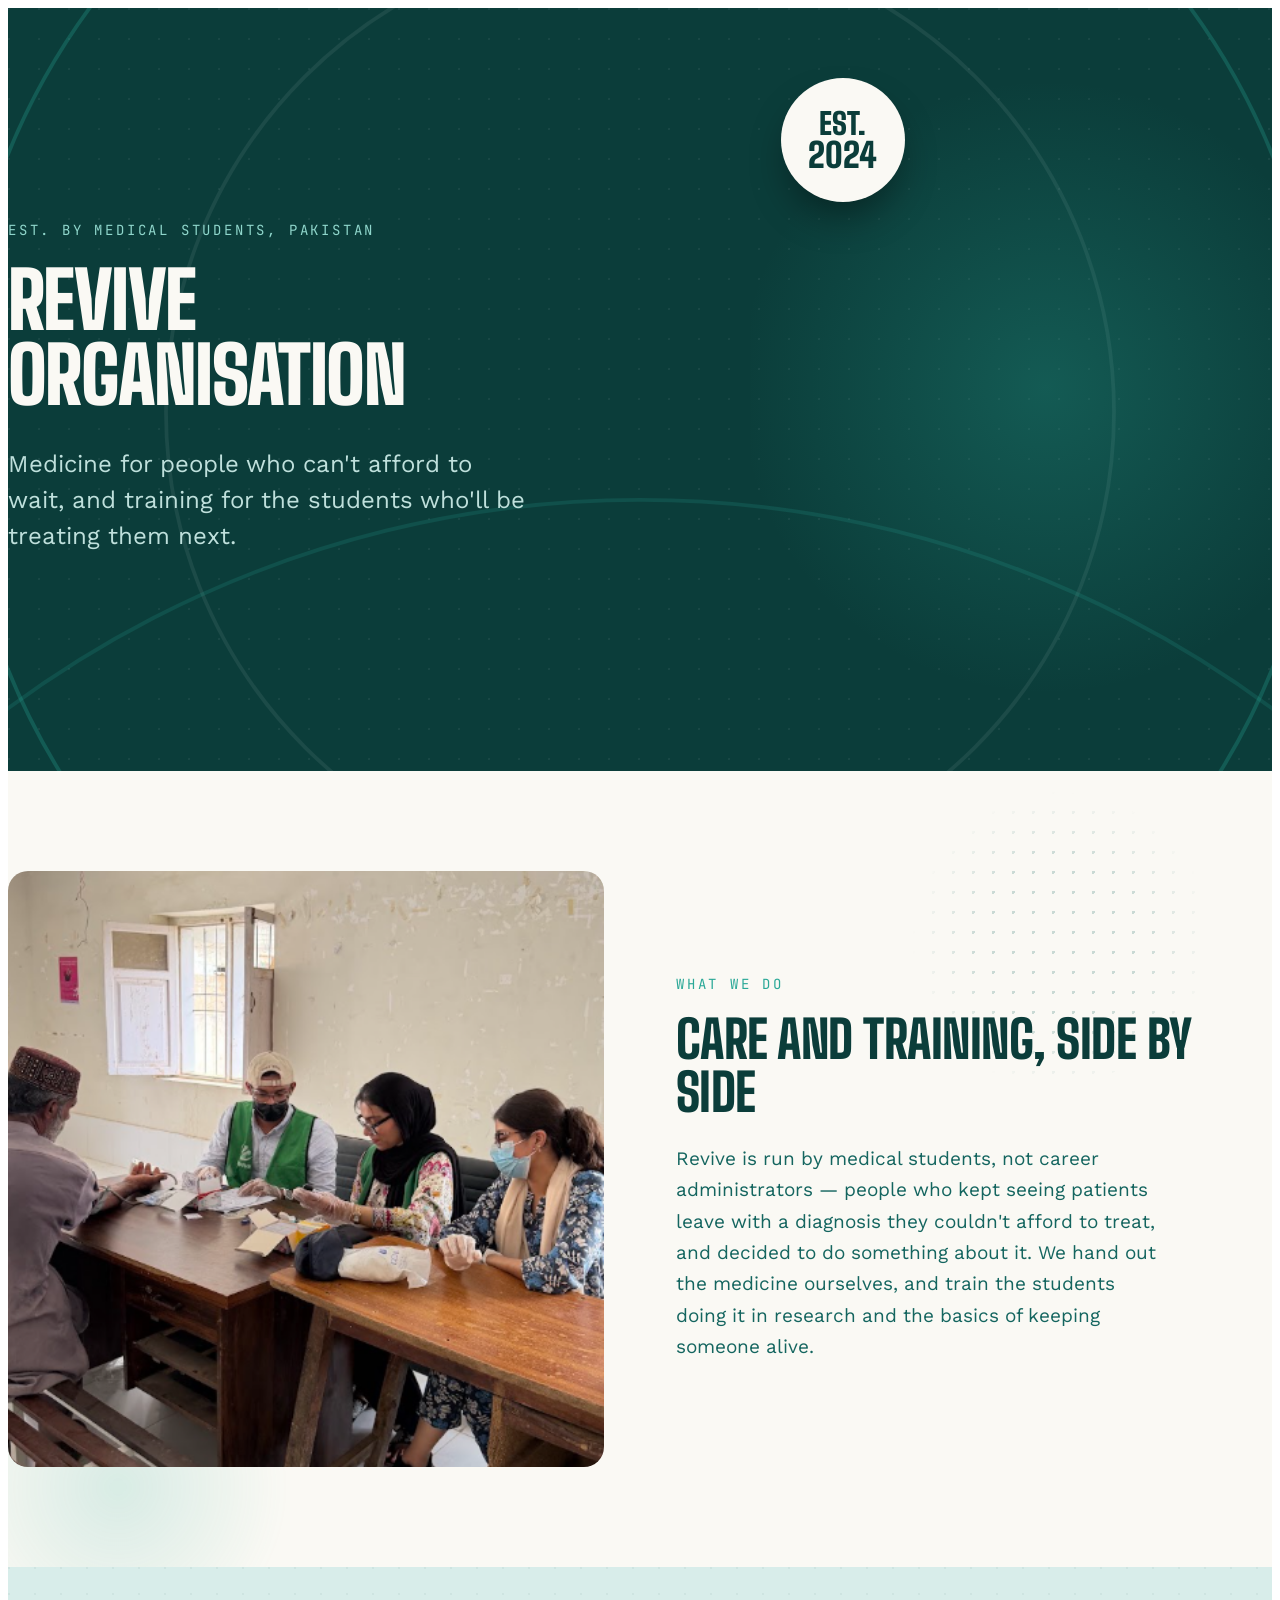
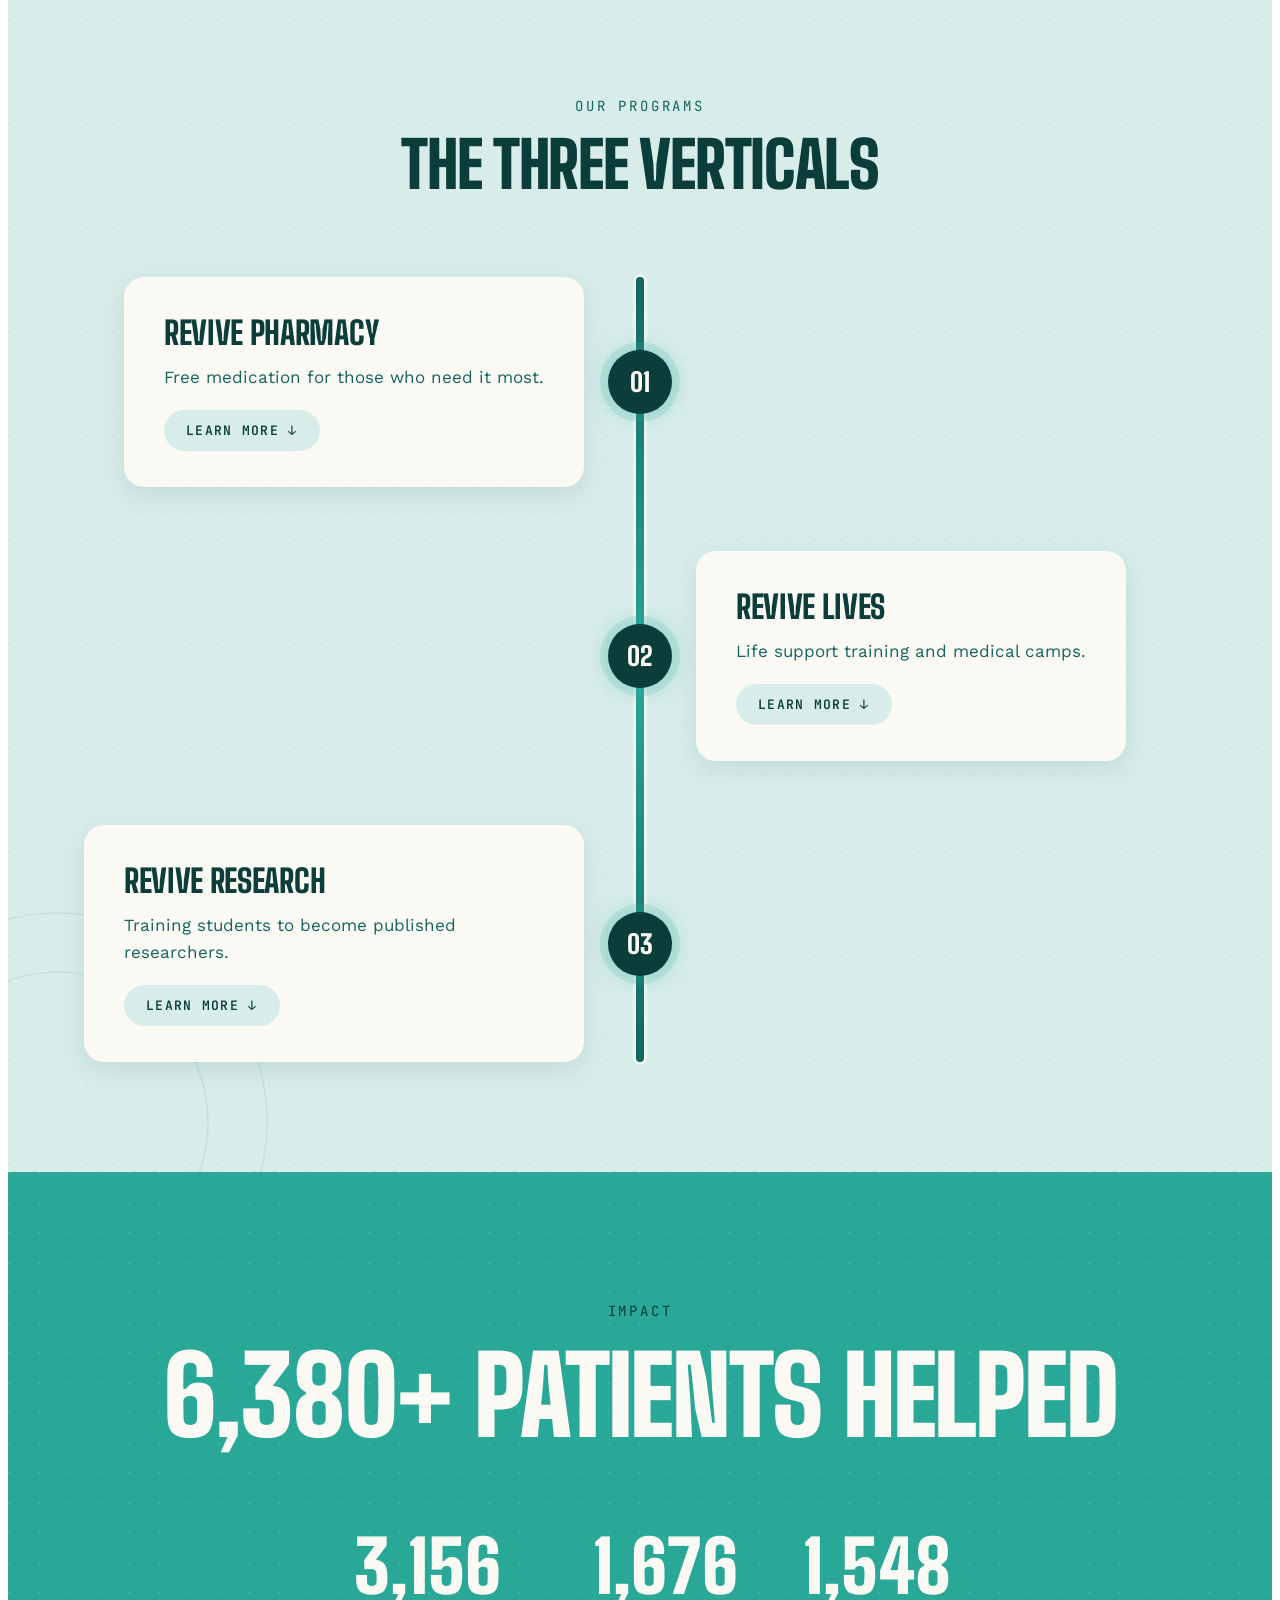
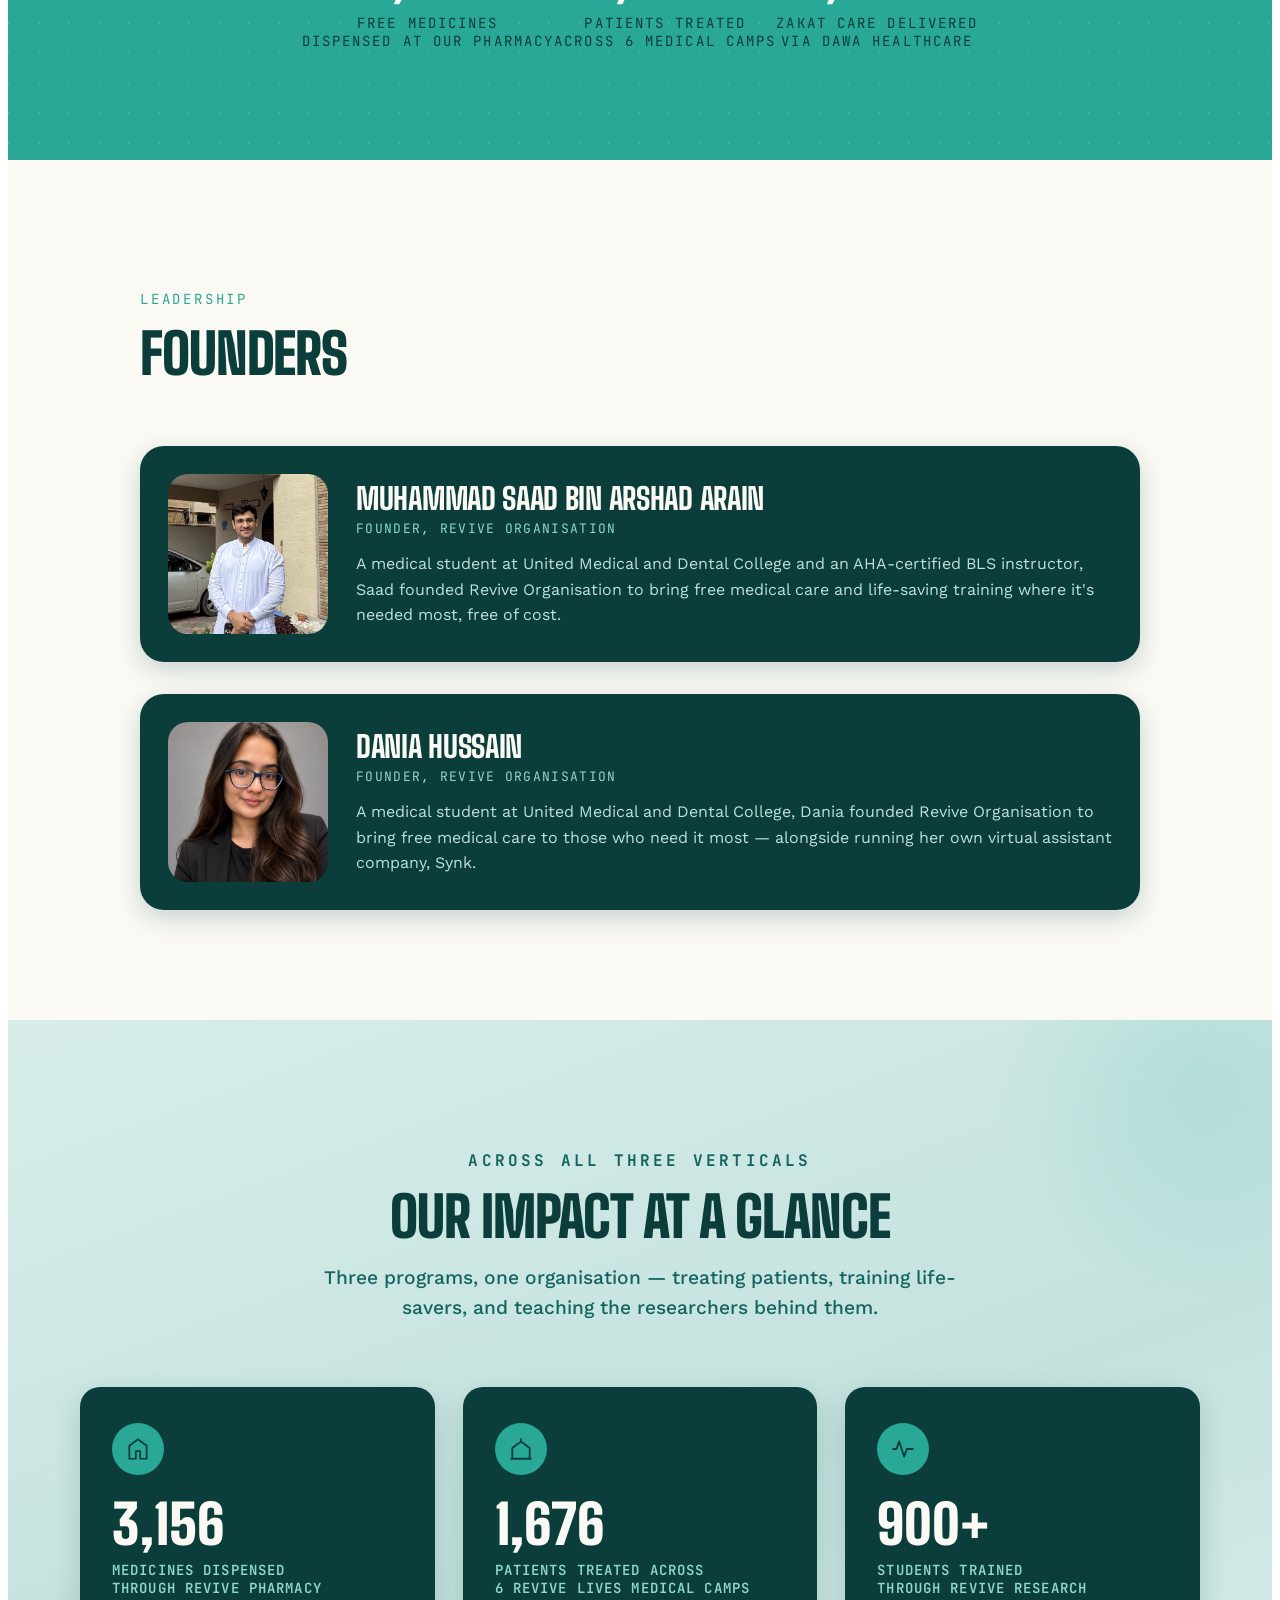
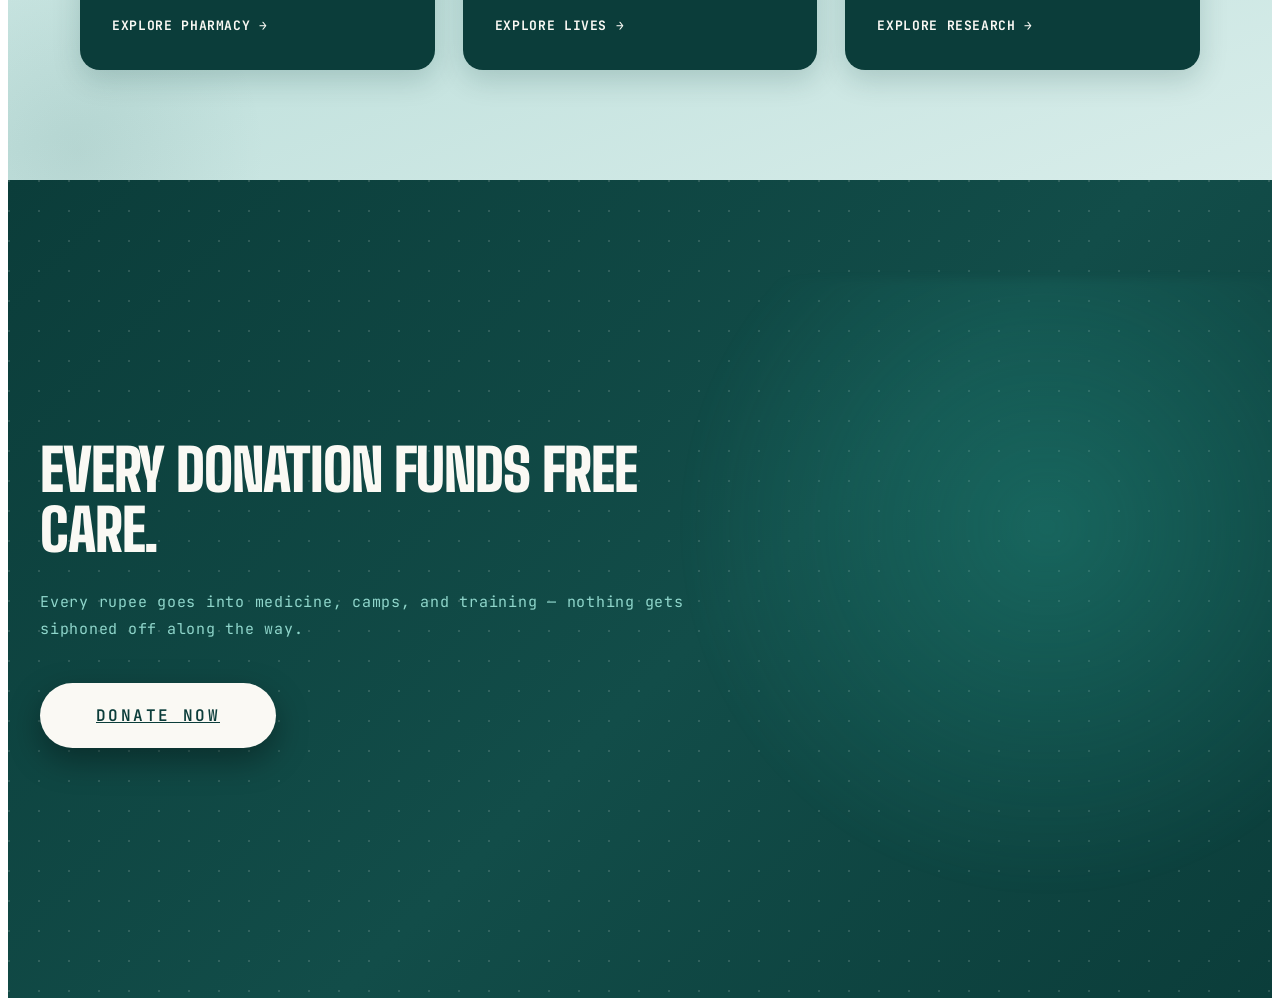
==== Revive website/index.html @ f6b84382 "Add files via upload" ====
<!DOCTYPE html>
<html lang="en">
<head>
<meta charset="UTF-8">
<meta name="viewport" content="width=device-width, initial-scale=1.0">
<title>Revive Organisation — Free Medical Care &amp; Student Training</title>
<meta name="description" content="Revive Organisation is a medical-student-run NGO in Pakistan delivering free medication and treatment while training the next generation of clinicians.">
<link rel="preconnect" href="https://fonts.googleapis.com">
<link rel="preconnect" href="https://fonts.gstatic.com" crossorigin>
<link href="https://fonts.googleapis.com/css2?family=Big+Shoulders:wght@600;700;800;900&family=Work+Sans:wght@400;500;600;700&family=JetBrains+Mono:wght@400;500;600&display=swap" rel="stylesheet">
<link rel="stylesheet" href="/css/style.css">
</head>
<body>

<div data-include="announcement"></div>
<div data-include="nav"></div>

<div style="width:100%; font-family:'Work Sans',sans-serif; overflow-x:hidden;">

  <!-- HERO -->
  <section class="pg-section" style="width:100%; background:#0B3D3A; padding-top:96px; padding-bottom:100px; box-sizing:border-box; position:relative; overflow:hidden;">
    <div style="position:absolute; inset:0; background-image:radial-gradient(circle at 1px 1px, rgba(250,249,244,0.06) 1.5px, transparent 0); background-size:30px 30px; pointer-events:none;"></div>
    <svg style="position:absolute; top:50%; left:50%; width:150%; height:150%; transform:translate(-50%,-48%); pointer-events:none;" viewBox="0 0 1000 1000" preserveAspectRatio="xMidYMid slice">
      <circle cx="500" cy="500" r="470" fill="none" stroke="rgba(250,249,244,0.09)" stroke-width="2"></circle>
      <circle cx="500" cy="500" r="360" fill="none" stroke="rgba(42,168,151,0.28)" stroke-width="2"></circle>
      <circle cx="500" cy="500" r="250" fill="none" stroke="rgba(250,249,244,0.07)" stroke-width="2"></circle>
      <path d="M60,760 A560,560 0 0,1 940,760" fill="none" stroke="rgba(42,168,151,0.18)" stroke-width="2"></path>
    </svg>
    <div style="max-width:1280px; margin:0 auto; display:flex; align-items:center; gap:64px; position:relative; z-index:1; flex-wrap:wrap;">
      <div style="flex:1.4; min-width:240px;">
        <div style="font-family:'JetBrains Mono',monospace; color:#8fd6cb; font-size:14px; letter-spacing:0.2em; text-transform:uppercase; margin-bottom:24px;">Est. by medical students, Pakistan</div>
        <h1 style="font-family:'Big Shoulders',sans-serif; font-weight:900; color:#FAF9F4; font-size:clamp(2.6rem,9vw,4.9rem); line-height:0.96; letter-spacing:-0.02em; text-transform:uppercase; margin:0 0 32px;">Revive<br>Organisation</h1>
        <p style="font-family:'Work Sans',sans-serif; color:#BFE0DC; font-size:clamp(1.05rem,3.2vw,1.5rem); line-height:1.5; max-width:520px; margin:0;">Medicine for people who can't afford to wait, and training for the students who'll be treating them next.</p>
      </div>
      <div style="flex:0.85; min-width:220px; position:relative;">
        <div style="position:absolute; top:50%; left:50%; width:130%; height:130%; transform:translate(-50%,-50%); background:radial-gradient(circle, rgba(42,168,151,0.28) 0%, rgba(42,168,151,0) 65%); pointer-events:none;"></div>
        <div style="position:relative; aspect-ratio:4/5; border-radius:20px; overflow:hidden;">
          <div data-hero-carousel></div>
        </div>
        <div style="position:absolute; top:-26px; left:-38px; width:124px; height:124px; border-radius:50%; background:#FAF9F4; color:#0B3D3A; display:flex; flex-direction:column; align-items:center; justify-content:center; box-shadow:0 20px 40px -10px rgba(0,0,0,0.45); z-index:2;">
          <div style="font-family:'Big Shoulders',sans-serif; font-weight:900; font-size:30px; line-height:1;">EST.</div>
          <div style="font-family:'Big Shoulders',sans-serif; font-weight:900; font-size:34px; line-height:1;">2024</div>
        </div>
      </div>
    </div>
  </section>

  <!-- WHAT WE DO -->
  <section class="pg-section" style="width:100%; background:#FAF9F4; padding-top:100px; padding-bottom:100px; box-sizing:border-box; position:relative; overflow:hidden;">
    <svg style="position:absolute; top:-1px; left:0; width:100%; height:70px; transform:translateY(-100%);" viewBox="0 0 1440 70" preserveAspectRatio="none">
      <path d="M0,40 C360,90 1080,-10 1440,40 L1440,70 L0,70 Z" fill="#FAF9F4"></path>
    </svg>
    <div style="position:absolute; top:20px; right:60px; width:300px; height:300px; pointer-events:none; background-image:radial-gradient(circle at 1px 1px, rgba(20,101,95,0.42) 2px, transparent 0); background-size:20px 20px; opacity:0.5; filter:blur(0.4px); -webkit-mask-image:radial-gradient(closest-side, #000 55%, transparent 100%); mask-image:radial-gradient(closest-side, #000 55%, transparent 100%); border-radius:44% 56% 60% 40% / 52% 44% 56% 48%;"></div>
    <div style="position:absolute; bottom:-90px; left:-60px; width:340px; height:340px; pointer-events:none; background:radial-gradient(circle, rgba(42,168,151,0.16) 0%, rgba(42,168,151,0) 70%); filter:blur(6px);"></div>
    <div style="max-width:1280px; margin:0 auto; display:flex; align-items:center; gap:72px; position:relative; z-index:1; flex-wrap:wrap;">
      <div style="flex:1; min-width:240px; aspect-ratio:1/1; border-radius:20px; overflow:hidden;">
        <img src="images/about/whatwedo.png" alt="Revive Organisation team in the field" style="width:100%; height:100%; object-fit:cover; display:block;" loading="lazy">
      </div>
      <div style="flex:1; min-width:240px;">
        <div style="font-family:'JetBrains Mono',monospace; color:#2AA897; font-size:14px; letter-spacing:0.2em; text-transform:uppercase; margin-bottom:20px;">What We Do</div>
        <h2 style="font-family:'Big Shoulders',sans-serif; font-weight:800; color:#0B3D3A; font-size:clamp(2rem,6vw,3.25rem); line-height:1.02; letter-spacing:-0.01em; text-transform:uppercase; margin:0 0 24px;">Care and training, side by side</h2>
        <p style="font-family:'Work Sans',sans-serif; color:#14655F; font-size:clamp(1rem,2.4vw,1.19rem); line-height:1.65; max-width:480px; margin:0;">Revive is run by medical students, not career administrators — people who kept seeing patients leave with a diagnosis they couldn't afford to treat, and decided to do something about it. We hand out the medicine ourselves, and train the students doing it in research and the basics of keeping someone alive.</p>
      </div>
    </div>
  </section>

  <!-- THREE VERTICALS -->
  <section id="verticals" class="pg-section" style="width:100%; background:#D8EDEA; padding-top:130px; padding-bottom:110px; box-sizing:border-box; position:relative; overflow:hidden;">
    <svg style="position:absolute; top:-1px; left:0; width:100%; height:70px; transform:translateY(-100%);" viewBox="0 0 1440 70" preserveAspectRatio="none">
      <path d="M0,30 C480,-20 960,80 1440,20 L1440,70 L0,70 Z" fill="#D8EDEA"></path>
    </svg>
    <div style="position:absolute; inset:0; background-image:radial-gradient(circle at 1px 1px, rgba(11,61,58,0.05) 1.5px, transparent 0); background-size:26px 26px; pointer-events:none;"></div>
    <svg style="position:absolute; bottom:-160px; left:-160px; width:420px; height:420px; pointer-events:none;" viewBox="0 0 420 420">
      <circle cx="210" cy="210" r="209" fill="none" stroke="rgba(11,61,58,0.08)" stroke-width="1.5"></circle>
      <circle cx="210" cy="210" r="150" fill="none" stroke="rgba(20,101,95,0.10)" stroke-width="1.5"></circle>
    </svg>
    <div style="max-width:1120px; margin:0 auto; position:relative; z-index:1;">
      <div style="text-align:center; margin-bottom:80px;">
        <div style="font-family:'JetBrains Mono',monospace; color:#14655F; font-size:14px; letter-spacing:0.2em; text-transform:uppercase; margin-bottom:18px;">Our Programs</div>
        <h2 style="font-family:'Big Shoulders',sans-serif; font-weight:900; color:#0B3D3A; font-size:clamp(2.2rem,7.5vw,4rem); line-height:1; letter-spacing:-0.02em; text-transform:uppercase; margin:0;">The Three Verticals</h2>
      </div>

      <div class="vertical-track" style="position:relative;">
        <div style="position:absolute; top:0; left:50%; bottom:0; width:8px; transform:translateX(-50%); z-index:0; border-radius:8px; background:linear-gradient(180deg, #14655F 0%, #2AA897 50%, #14655F 100%); box-shadow:0 0 0 3px rgba(255,255,255,0.5);"></div>

        <div class="vt-row" data-vt-side="left" style="position:relative; display:flex; align-items:center; gap:24px; margin-bottom:64px;">
          <div class="vt-align-right" style="flex:1; text-align:right;">
            <div class="vt-card" style="display:inline-block; position:relative; background:#FAF9F4; border-radius:20px; padding:36px 40px; max-width:420px; box-shadow:0 8px 24px rgba(11,61,58,0.10); text-align:left;">
              <h3 style="font-family:'Big Shoulders',sans-serif; font-weight:800; color:#0B3D3A; font-size:32px; text-transform:uppercase; letter-spacing:-0.01em; margin:0 0 12px;">Revive Pharmacy</h3>
              <p style="font-family:'Work Sans',sans-serif; color:#14655F; font-size:17px; line-height:1.55; margin:0 0 20px;">Free medication for those who need it most.</p>
              <p data-accordion-body="pharmacy" hidden style="font-family:'Work Sans',sans-serif; color:#14655F; font-size:16px; line-height:1.6; margin:0 0 20px; padding-top:16px; border-top:1px solid #D8EDEA;">Revive Pharmacy runs out of Yasmeen Asif Sajida Arshad Pharmacy inside Creek General Hospital. Patients get their medicine there, at one of our camps, or through Zakat-funded care with DAWA Healthcare — a pharmacist checks every prescription, and the ledger is open to anyone who asks.</p>
              <button type="button" data-accordion-toggle="pharmacy" style="font-family:'JetBrains Mono',monospace; font-size:13px; letter-spacing:0.1em; text-transform:uppercase; font-weight:600; color:#0B3D3A; background:#D8EDEA; border:none; border-radius:999px; padding:12px 22px; cursor:pointer;">Learn more &darr;</button>
            </div>
          </div>
          <div style="width:64px; height:64px; border-radius:50%; background:#0B3D3A; color:#FAF9F4; display:flex; align-items:center; justify-content:center; font-family:'Big Shoulders',sans-serif; font-weight:800; font-size:26px; flex-shrink:0; z-index:1; box-shadow:0 0 0 8px rgba(42,168,151,0.15), 0 0 24px rgba(42,168,151,0.35);">01</div>
          <div class="vt-spacer" style="flex:1;"></div>
        </div>

        <div class="vt-row" data-vt-side="right" style="position:relative; display:flex; align-items:center; gap:24px; margin-bottom:64px;">
          <div class="vt-spacer" style="flex:1;"></div>
          <div style="width:64px; height:64px; border-radius:50%; background:#0B3D3A; color:#FAF9F4; display:flex; align-items:center; justify-content:center; font-family:'Big Shoulders',sans-serif; font-weight:800; font-size:26px; flex-shrink:0; z-index:1; box-shadow:0 0 0 8px rgba(42,168,151,0.15), 0 0 24px rgba(42,168,151,0.35);">02</div>
          <div style="flex:1;">
            <div class="vt-card" style="display:inline-block; position:relative; background:#FAF9F4; border-radius:20px; padding:36px 40px; max-width:420px; box-shadow:0 8px 24px rgba(11,61,58,0.10); text-align:left;">
              <h3 style="font-family:'Big Shoulders',sans-serif; font-weight:800; color:#0B3D3A; font-size:32px; text-transform:uppercase; letter-spacing:-0.01em; margin:0 0 12px;">Revive Lives</h3>
              <p style="font-family:'Work Sans',sans-serif; color:#14655F; font-size:17px; line-height:1.55; margin:0 0 20px;">Life support training and medical camps.</p>
              <p data-accordion-body="lives" hidden style="font-family:'Work Sans',sans-serif; color:#14655F; font-size:16px; line-height:1.6; margin:0 0 20px; padding-top:16px; border-top:1px solid #D8EDEA;">Revive Lives is two things: the Basic Life Support workshops, taught by practising clinicians rather than senior students, and the medical camps that take screening, consultations, and medicine into neighbourhoods without a hospital nearby.</p>
              <button type="button" data-accordion-toggle="lives" style="font-family:'JetBrains Mono',monospace; font-size:13px; letter-spacing:0.1em; text-transform:uppercase; font-weight:600; color:#0B3D3A; background:#D8EDEA; border:none; border-radius:999px; padding:12px 22px; cursor:pointer;">Learn more &darr;</button>
            </div>
          </div>
        </div>

        <div class="vt-row" data-vt-side="left" style="position:relative; display:flex; align-items:center; gap:24px;">
          <div class="vt-align-right" style="flex:1; text-align:right;">
            <div class="vt-card" style="display:inline-block; position:relative; background:#FAF9F4; border-radius:20px; padding:36px 40px; max-width:420px; box-shadow:0 8px 24px rgba(11,61,58,0.10); text-align:left;">
              <h3 style="font-family:'Big Shoulders',sans-serif; font-weight:800; color:#0B3D3A; font-size:32px; text-transform:uppercase; letter-spacing:-0.01em; margin:0 0 12px;">Revive Research</h3>
              <p style="font-family:'Work Sans',sans-serif; color:#14655F; font-size:17px; line-height:1.55; margin:0 0 20px;">Training students to become published researchers.</p>
              <p data-accordion-body="research" hidden style="font-family:'Work Sans',sans-serif; color:#14655F; font-size:16px; line-height:1.6; margin:0 0 20px; padding-top:16px; border-top:1px solid #D8EDEA;">Revive Research teaches the Introduction to Research and Meta-Analysis workshops, then keeps mentoring students well after the session ends — through to an actual submitted, and sometimes published, paper.</p>
              <button type="button" data-accordion-toggle="research" style="font-family:'JetBrains Mono',monospace; font-size:13px; letter-spacing:0.1em; text-transform:uppercase; font-weight:600; color:#0B3D3A; background:#D8EDEA; border:none; border-radius:999px; padding:12px 22px; cursor:pointer;">Learn more &darr;</button>
            </div>
          </div>
          <div style="width:64px; height:64px; border-radius:50%; background:#0B3D3A; color:#FAF9F4; display:flex; align-items:center; justify-content:center; font-family:'Big Shoulders',sans-serif; font-weight:800; font-size:26px; flex-shrink:0; z-index:1; box-shadow:0 0 0 8px rgba(42,168,151,0.15), 0 0 24px rgba(42,168,151,0.35);">03</div>
          <div class="vt-spacer" style="flex:1;"></div>
        </div>
      </div>
    </div>
  </section>

  <!-- IMPACT NUMBERS -->
  <section class="pg-section" style="width:100%; background:#2AA897; padding-top:130px; padding-bottom:110px; box-sizing:border-box; position:relative; overflow:hidden;">
    <svg style="position:absolute; top:-1px; left:0; width:100%; height:70px; transform:translateY(-100%);" viewBox="0 0 1440 70" preserveAspectRatio="none">
      <path d="M0,20 C420,80 900,-20 1440,30 L1440,70 L0,70 Z" fill="#2AA897"></path>
    </svg>
    <div style="position:absolute; inset:0; background-image:radial-gradient(circle at 1px 1px, rgba(250,249,244,0.10) 1.5px, transparent 0); background-size:30px 30px; pointer-events:none;"></div>
    <div style="max-width:1120px; margin:0 auto; text-align:center; position:relative; z-index:2;">
      <div style="font-family:'JetBrains Mono',monospace; color:#0B3D3A; font-size:14px; letter-spacing:0.2em; text-transform:uppercase; margin-bottom:22px;">Impact</div>
      <h2 data-countup="6380" data-countup-suffix="+ Patients Helped" style="font-family:'Big Shoulders',sans-serif; font-weight:900; color:#FAF9F4; font-size:clamp(3rem,10vw,6.75rem); line-height:1; letter-spacing:-0.02em; text-transform:uppercase; margin:0 0 80px;">6,380+ Patients Helped</h2>
      <div class="impact-row" style="display:flex; justify-content:center; flex-wrap:wrap;">
        <div>
          <div data-countup="3156" style="font-family:'Big Shoulders',sans-serif; font-weight:900; color:#FAF9F4; font-size:clamp(2.4rem,7vw,4.5rem); line-height:1;">3,156</div>
          <div style="font-family:'JetBrains Mono',monospace; color:#0B3D3A; font-size:14px; letter-spacing:0.15em; text-transform:uppercase; margin-top:12px;">Free medicines<br>dispensed at our pharmacy</div>
        </div>
        <div>
          <div data-countup="1676" style="font-family:'Big Shoulders',sans-serif; font-weight:900; color:#FAF9F4; font-size:clamp(2.4rem,7vw,4.5rem); line-height:1;">1,676</div>
          <div style="font-family:'JetBrains Mono',monospace; color:#0B3D3A; font-size:14px; letter-spacing:0.15em; text-transform:uppercase; margin-top:12px;">Patients treated<br>across 6 medical camps</div>
        </div>
        <div>
          <div data-countup="1548" style="font-family:'Big Shoulders',sans-serif; font-weight:900; color:#FAF9F4; font-size:clamp(2.4rem,7vw,4.5rem); line-height:1;">1,548</div>
          <div style="font-family:'JetBrains Mono',monospace; color:#0B3D3A; font-size:14px; letter-spacing:0.15em; text-transform:uppercase; margin-top:12px;">Zakat care delivered<br>via DAWA Healthcare</div>
        </div>
      </div>
    </div>
  </section>

  <!-- FOUNDERS -->
  <section class="pg-section" style="width:100%; background:#FAF9F4; padding-top:130px; padding-bottom:110px; box-sizing:border-box; position:relative; overflow:hidden;">
    <svg style="position:absolute; top:-1px; left:0; width:100%; height:70px; transform:translateY(-100%);" viewBox="0 0 1440 70" preserveAspectRatio="none">
      <path d="M0,35 C400,-15 1040,85 1440,25 L1440,70 L0,70 Z" fill="#FAF9F4"></path>
    </svg>
    <div style="max-width:1000px; margin:0 auto; position:relative; z-index:1;">
      <div style="margin-bottom:64px;">
        <div style="font-family:'JetBrains Mono',monospace; color:#2AA897; font-size:14px; letter-spacing:0.2em; text-transform:uppercase; margin-bottom:18px;">Leadership</div>
        <h2 style="font-family:'Big Shoulders',sans-serif; font-weight:900; color:#0B3D3A; font-size:clamp(2rem,6vw,3.5rem); line-height:1; letter-spacing:-0.02em; text-transform:uppercase; margin:0;">Founders</h2>
      </div>

      <div style="display:flex; flex-direction:column; gap:32px;">
        <div style="display:flex; align-items:center; gap:28px; background:#0B3D3A; border-radius:24px; padding:28px; box-shadow:0 8px 24px rgba(11,61,58,0.20); flex-wrap:wrap;">
          <div style="width:160px; height:160px; border-radius:20px; overflow:hidden; flex-shrink:0;">
            <img src="images/founders/muhammad-saad.jpg" alt="Muhammad Saad bin Arshad Arain" style="width:100%; height:100%; object-fit:cover; object-position:center top; display:block;">
          </div>
          <div style="flex:1; min-width:200px;">
            <h3 style="font-family:'Big Shoulders',sans-serif; font-weight:800; color:#FAF9F4; font-size:30px; text-transform:uppercase; letter-spacing:-0.01em; margin:0 0 4px;">Muhammad Saad bin Arshad Arain</h3>
            <div style="font-family:'JetBrains Mono',monospace; color:#8fd6cb; font-size:13px; letter-spacing:0.1em; text-transform:uppercase; margin-bottom:14px;">Founder, Revive Organisation</div>
            <p style="font-family:'Work Sans',sans-serif; color:#BFE0DC; font-size:16px; line-height:1.6; margin:0;">A medical student at United Medical and Dental College and an AHA-certified BLS instructor, Saad founded Revive Organisation to bring free medical care and life-saving training where it's needed most, free of cost.</p>
          </div>
        </div>

        <div style="display:flex; align-items:center; gap:28px; background:#0B3D3A; border-radius:24px; padding:28px; box-shadow:0 8px 24px rgba(11,61,58,0.20); flex-wrap:wrap;">
          <div style="width:160px; height:160px; border-radius:20px; overflow:hidden; flex-shrink:0;">
            <img src="images/founders/dania-hassan.jpg" alt="Dania Hussain" style="width:100%; height:100%; object-fit:cover; display:block;">
          </div>
          <div style="flex:1; min-width:200px;">
            <h3 style="font-family:'Big Shoulders',sans-serif; font-weight:800; color:#FAF9F4; font-size:30px; text-transform:uppercase; letter-spacing:-0.01em; margin:0 0 4px;">Dania Hussain</h3>
            <div style="font-family:'JetBrains Mono',monospace; color:#8fd6cb; font-size:13px; letter-spacing:0.1em; text-transform:uppercase; margin-bottom:14px;">Founder, Revive Organisation</div>
            <p style="font-family:'Work Sans',sans-serif; color:#BFE0DC; font-size:16px; line-height:1.6; margin:0;">A medical student at United Medical and Dental College, Dania founded Revive Organisation to bring free medical care to those who need it most &mdash; alongside running her own virtual assistant company, Synk.</p>
          </div>
        </div>
      </div>
    </div>
  </section>

  <!-- COMBINED IMPACT STRIP -->
  <section class="pg-section" style="width:100%; background:linear-gradient(160deg, #D8EDEA 0%, #c3e2de 60%, #D8EDEA 100%); padding-top:130px; padding-bottom:110px; box-sizing:border-box; position:relative; overflow:hidden;">
    <svg style="position:absolute; top:-1px; left:0; width:100%; height:70px; transform:translateY(-100%);" viewBox="0 0 1440 70" preserveAspectRatio="none">
      <path d="M0,25 C480,90 960,-20 1440,35 L1440,70 L0,70 Z" fill="#D8EDEA"></path>
    </svg>
    <div style="position:absolute; top:-140px; right:-140px; width:420px; height:420px; border-radius:50%; background:radial-gradient(circle, rgba(42,168,151,0.14) 0%, rgba(42,168,151,0) 70%); pointer-events:none;"></div>
    <div style="position:absolute; bottom:-160px; left:-120px; width:380px; height:380px; border-radius:50%; background:radial-gradient(circle, rgba(11,61,58,0.08) 0%, rgba(11,61,58,0) 70%); pointer-events:none;"></div>

    <div style="max-width:1120px; margin:0 auto; position:relative; z-index:1;">
      <div style="text-align:center; margin-bottom:64px;">
        <div style="font-family:'JetBrains Mono',monospace; font-weight:700; color:#14655F; font-size:16px; letter-spacing:0.2em; text-transform:uppercase; margin-bottom:18px;">Across All Three Verticals</div>
        <h2 style="font-family:'Big Shoulders',sans-serif; font-weight:900; color:#0B3D3A; font-size:clamp(2.1rem,6.5vw,3.5rem); line-height:1; letter-spacing:-0.02em; text-transform:uppercase; margin:0 0 18px;">Our Impact At A Glance</h2>
        <p style="font-family:'Work Sans',sans-serif; font-weight:500; color:#14655F; font-size:clamp(1.05rem,2.6vw,1.2rem); line-height:1.55; max-width:640px; margin:0 auto;">Three programs, one organisation — treating patients, training life-savers, and teaching the researchers behind them.</p>
      </div>

      <div style="display:grid; grid-template-columns:repeat(auto-fit,minmax(260px,1fr)); gap:28px;">

        <a data-reveal data-reveal-group="home-impact-strip" href="/pharmacy/" style="display:block; background:#0B3D3A; border-radius:20px; padding:36px 32px; text-decoration:none; box-shadow:0 10px 28px rgba(11,61,58,0.18);">
          <div style="width:52px; height:52px; border-radius:50%; background:#2AA897; display:flex; align-items:center; justify-content:center; margin-bottom:22px;">
            <svg viewBox="0 0 24 24" fill="none" style="width:26px; height:26px;"><path d="M4 21V9L12 3L20 9V21H14V14H10V21H4Z" stroke="#0B3D3A" stroke-width="1.6" stroke-linejoin="round"/></svg>
          </div>
          <div data-countup="3156" style="font-family:'Big Shoulders',sans-serif; font-weight:900; color:#FAF9F4; font-size:clamp(2.4rem,6vw,3.4rem); line-height:1; margin-bottom:10px;">3,156</div>
          <div style="font-family:'JetBrains Mono',monospace; font-weight:600; color:#8fd6cb; font-size:14px; letter-spacing:0.08em; text-transform:uppercase; margin-bottom:20px;">Medicines dispensed<br>through Revive Pharmacy</div>
          <div style="font-family:'JetBrains Mono',monospace; font-weight:700; color:#FAF9F4; font-size:13px; letter-spacing:0.05em; text-transform:uppercase;">Explore Pharmacy &rarr;</div>
        </a>

        <a data-reveal data-reveal-group="home-impact-strip" href="/lives/" style="display:block; background:#0B3D3A; border-radius:20px; padding:36px 32px; text-decoration:none; box-shadow:0 10px 28px rgba(11,61,58,0.18);">
          <div style="width:52px; height:52px; border-radius:50%; background:#2AA897; display:flex; align-items:center; justify-content:center; margin-bottom:22px;">
            <svg viewBox="0 0 24 24" fill="none" style="width:26px; height:26px;"><path d="M3 21H21M4 21V11L12 5L20 11V21M12 5V3" stroke="#0B3D3A" stroke-width="1.7" stroke-linecap="round" stroke-linejoin="round"/></svg>
          </div>
          <div data-countup="1676" style="font-family:'Big Shoulders',sans-serif; font-weight:900; color:#FAF9F4; font-size:clamp(2.4rem,6vw,3.4rem); line-height:1; margin-bottom:10px;">1,676</div>
          <div style="font-family:'JetBrains Mono',monospace; font-weight:600; color:#8fd6cb; font-size:14px; letter-spacing:0.08em; text-transform:uppercase; margin-bottom:20px;">Patients treated across<br>6 Revive Lives medical camps</div>
          <div style="font-family:'JetBrains Mono',monospace; font-weight:700; color:#FAF9F4; font-size:13px; letter-spacing:0.05em; text-transform:uppercase;">Explore Lives &rarr;</div>
        </a>

        <a data-reveal data-reveal-group="home-impact-strip" href="/research/" style="display:block; background:#0B3D3A; border-radius:20px; padding:36px 32px; text-decoration:none; box-shadow:0 10px 28px rgba(11,61,58,0.18);">
          <div style="width:52px; height:52px; border-radius:50%; background:#2AA897; display:flex; align-items:center; justify-content:center; margin-bottom:22px;">
            <svg viewBox="0 0 24 24" fill="none" style="width:26px; height:26px;"><path d="M3 12H6L8.5 5L13 19L15.5 12H21" stroke="#0B3D3A" stroke-width="1.7" stroke-linecap="round" stroke-linejoin="round"/></svg>
          </div>
          <div data-countup="900" data-countup-suffix="+" style="font-family:'Big Shoulders',sans-serif; font-weight:900; color:#FAF9F4; font-size:clamp(2.4rem,6vw,3.4rem); line-height:1; margin-bottom:10px;">900+</div>
          <div style="font-family:'JetBrains Mono',monospace; font-weight:600; color:#8fd6cb; font-size:14px; letter-spacing:0.08em; text-transform:uppercase; margin-bottom:20px;">Students trained<br>through Revive Research</div>
          <div style="font-family:'JetBrains Mono',monospace; font-weight:700; color:#FAF9F4; font-size:13px; letter-spacing:0.05em; text-transform:uppercase;">Explore Research &rarr;</div>
        </a>

      </div>
    </div>
  </section>

  <!-- DONATE STRIP -->
  <section class="pg-section" style="width:100%; background:linear-gradient(135deg, #0B3D3A 0%, #124d49 55%, #0B3D3A 100%); padding-top:130px; padding-bottom:120px; box-sizing:border-box; position:relative; overflow:hidden;">
    <svg style="position:absolute; top:-1px; left:0; width:100%; height:70px; transform:translateY(-100%);" viewBox="0 0 1440 70" preserveAspectRatio="none">
      <path d="M0,30 C420,-15 1020,85 1440,20 L1440,70 L0,70 Z" fill="#0B3D3A"></path>
    </svg>
    <div style="position:absolute; inset:0; background-image:radial-gradient(circle at 1px 1px, rgba(250,249,244,0.14) 1.5px, transparent 0); background-size:30px 30px; pointer-events:none;"></div>
    <div style="position:absolute; top:50%; right:8%; width:620px; height:620px; transform:translate(20%,-50%); background:radial-gradient(circle at 60% 40%, rgba(42,168,151,0.30) 0%, rgba(42,168,151,0) 70%); filter:blur(4px); pointer-events:none;"></div>
    <div style="max-width:1200px; margin:0 auto; display:flex; align-items:center; gap:64px; position:relative; z-index:1; flex-wrap:wrap;">
      <div style="flex:1.2; min-width:240px; text-align:left;">
        <h2 style="font-family:'Big Shoulders',sans-serif; font-weight:900; color:#FAF9F4; font-size:clamp(2rem,6.5vw,3.625rem); line-height:1.05; letter-spacing:-0.02em; text-transform:uppercase; margin:0 0 28px;">Every donation funds free care.</h2>
        <p style="font-family:'JetBrains Mono',monospace; color:#8fd6cb; font-size:15px; letter-spacing:0.05em; line-height:1.8; margin:0 0 40px;">Every rupee goes into medicine, camps, and training — nothing gets siphoned off along the way.</p>
        <a href="/donate/" style="display:inline-block; background:#FAF9F4; color:#0B3D3A; font-family:'JetBrains Mono',monospace; font-weight:600; font-size:16px; letter-spacing:0.15em; text-transform:uppercase; padding:22px 56px; border-radius:999px; box-shadow:0 12px 32px rgba(0,0,0,0.35);">Donate Now</a>
      </div>
      <div style="flex:0.8; min-width:220px; aspect-ratio:4/5; border-radius:20px; overflow:hidden;">
        <div data-donate-carousel></div>
      </div>
    </div>
  </section>

</div>

<div data-include="footer"></div>

<script src="/js/current-event.js"></script>
<script src="/js/include.js"></script>
<script src="/js/carousel.js"></script>
<script src="/js/countup.js"></script>
<script src="/js/scroll-reveal.js"></script>
<script>
  // Leave an entry as null to keep showing the placeholder for that slide.
  var HERO_IMAGES = [
    'images/hero/hero-1.jpg',
    'images/hero/hero-2.jpg',
    'images/hero/hero-3.jpg',
    'images/hero/hero-4.png',
    'images/hero/hero-5.png',
    'images/hero/hero-6.png',
    'images/hero/hero-7.png',
    'images/hero/hero-8.png',
    'images/hero/hero-9.png',
    'images/hero/hero-10.png'
  ];

  // Camp + Pharmacy photos funded by donations — drop 5-7 files in images/donate/
  // and list them here, same as HERO_IMAGES above.
  var DONATE_IMAGES = [
    'images/donate/1.png',
    'images/donate/2.png',
    'images/donate/3.png',
    'images/donate/4.jpg',
    'images/donate/5.jpg',
    'images/donate/6.jpg',
    'images/donate/8.jpg'
  ];

  document.addEventListener('DOMContentLoaded', function () {
    initCarousel(document.querySelector('[data-hero-carousel]'), HERO_IMAGES, {
      interval: 1800,
      placeholderLabel: 'Hero photo'
    });
    initCarousel(document.querySelector('[data-donate-carousel]'), DONATE_IMAGES, {
      interval: 1800,
      placeholderLabel: 'Care in action'
    });
  });

  document.addEventListener('click', function (e) {
    var btn = e.target.closest('[data-accordion-toggle]');
    if (!btn) return;
    var key = btn.getAttribute('data-accordion-toggle');
    var body = document.querySelector('[data-accordion-body="' + key + '"]');
    if (!body) return;
    var isOpen = !body.hidden;
    body.hidden = isOpen;
    btn.textContent = isOpen ? 'Learn more ↓' : 'Show less ↑';
  });

  (function () {
    var rows = document.querySelectorAll('.vt-row[data-vt-side]');
    if (!rows.length) return;
    var observer = new IntersectionObserver(function (entries) {
      entries.forEach(function (entry) {
        var row = entry.target;
        var idx = Array.prototype.indexOf.call(rows, row);
        if (entry.isIntersecting && entry.intersectionRatio >= 0.35) {
          setTimeout(function () { row.classList.add('vt-visible'); }, idx * 280);
        } else if (!entry.isIntersecting) {
          row.classList.remove('vt-visible');
        }
      });
    }, { threshold: [0, 0.35] });
    rows.forEach(function (r) { observer.observe(r); });
  })();
</script>
</body>
</html>
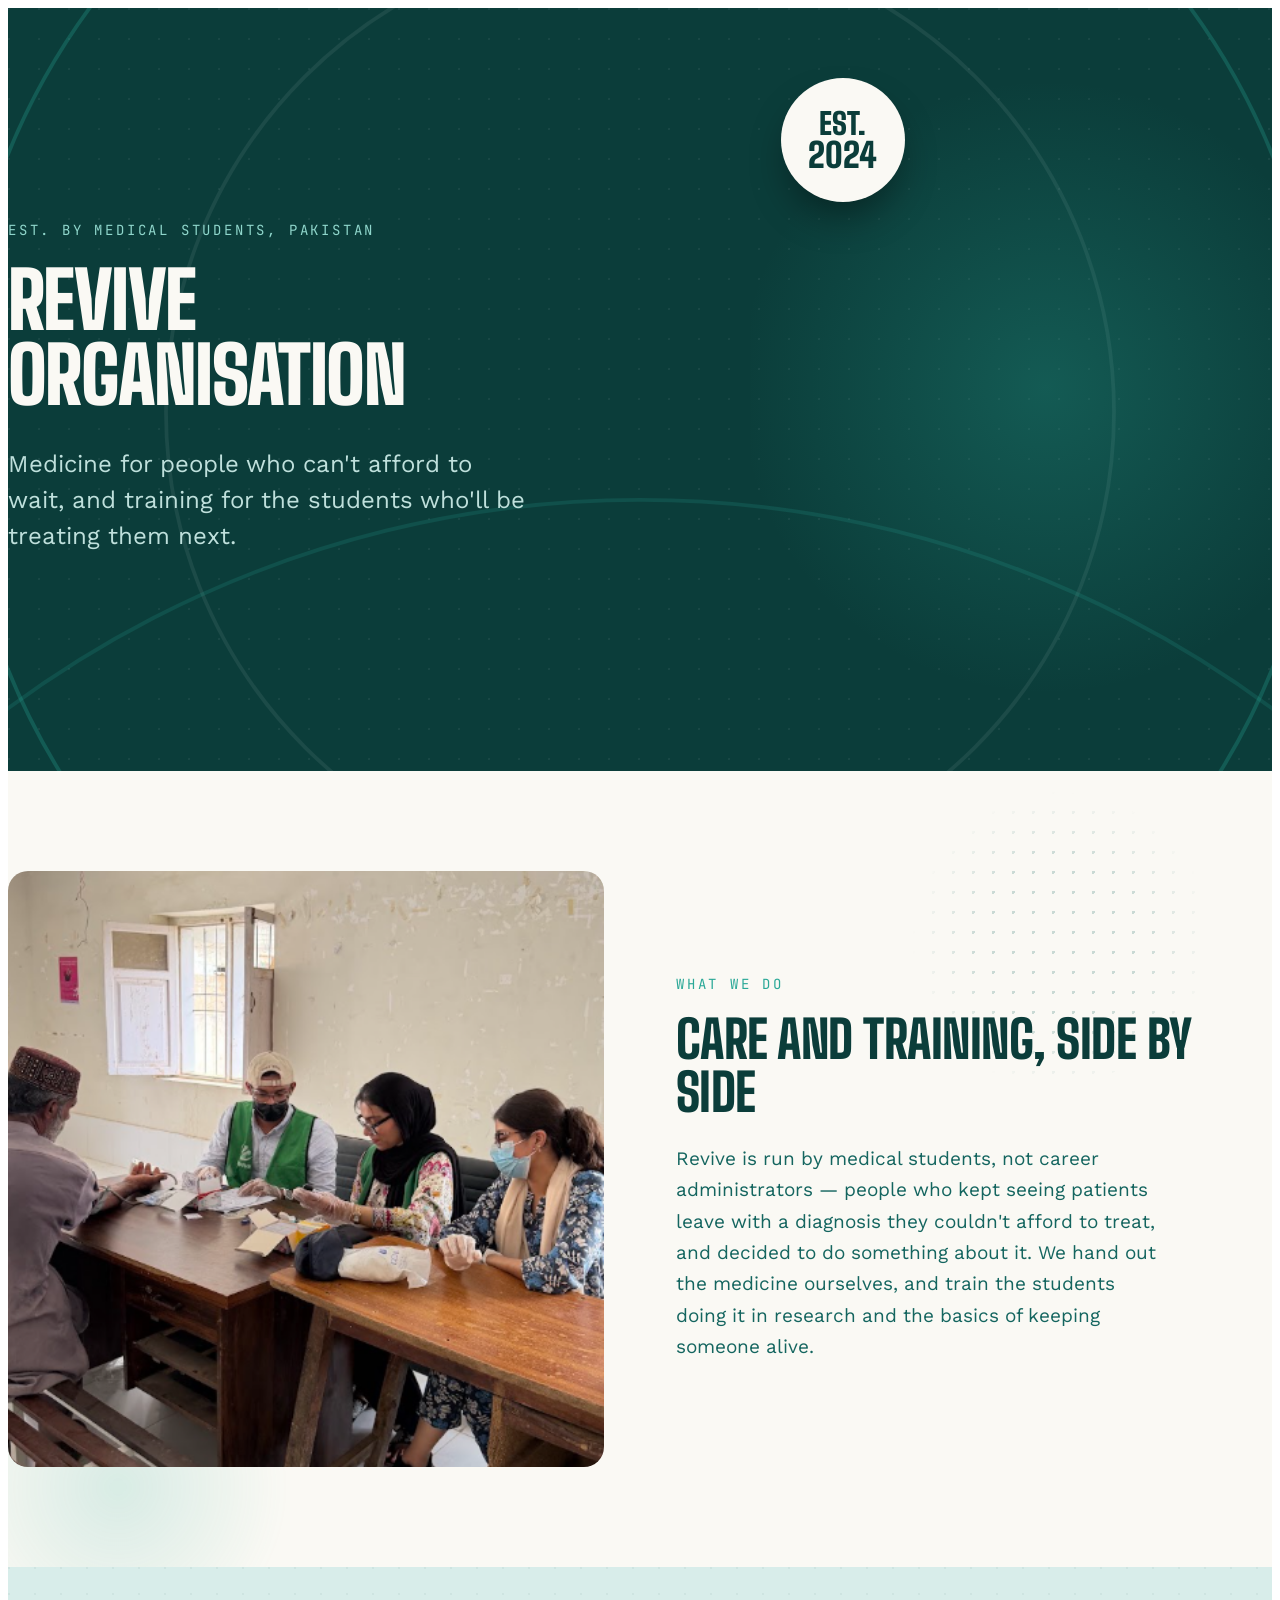
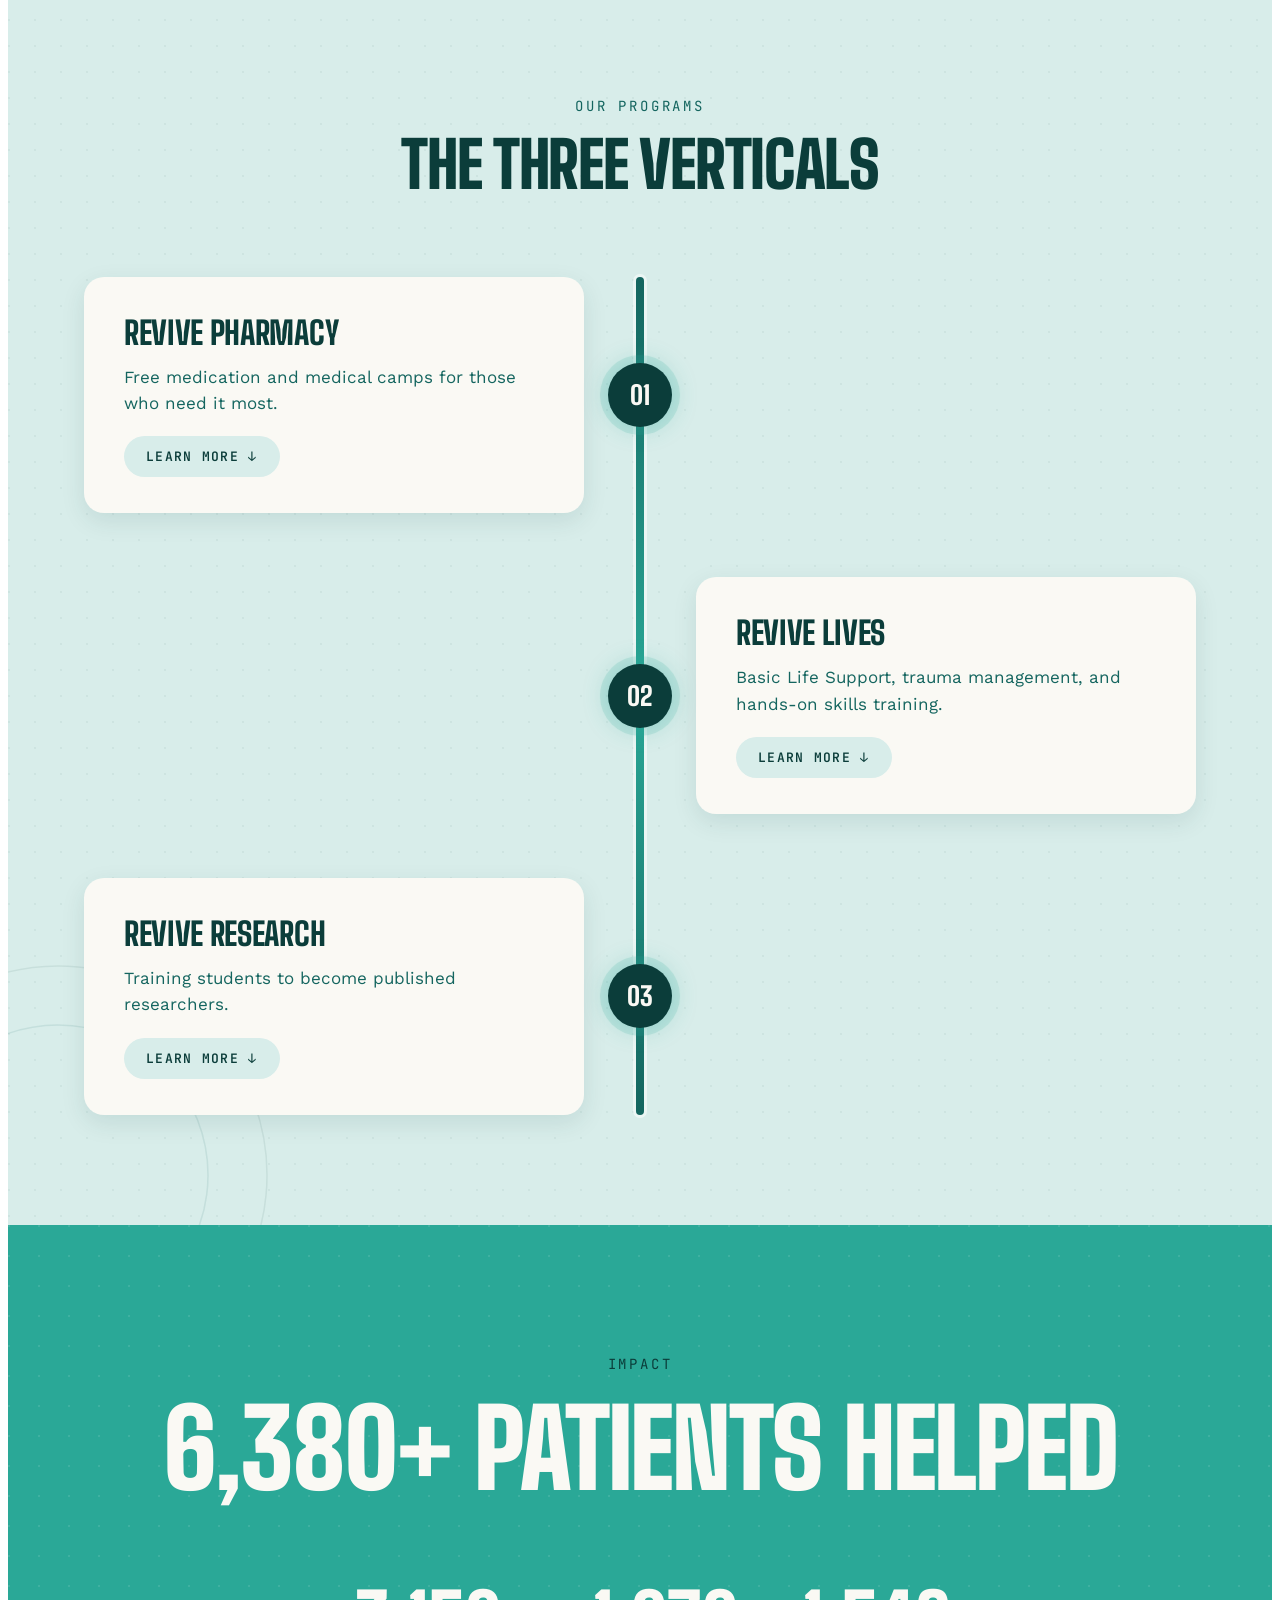
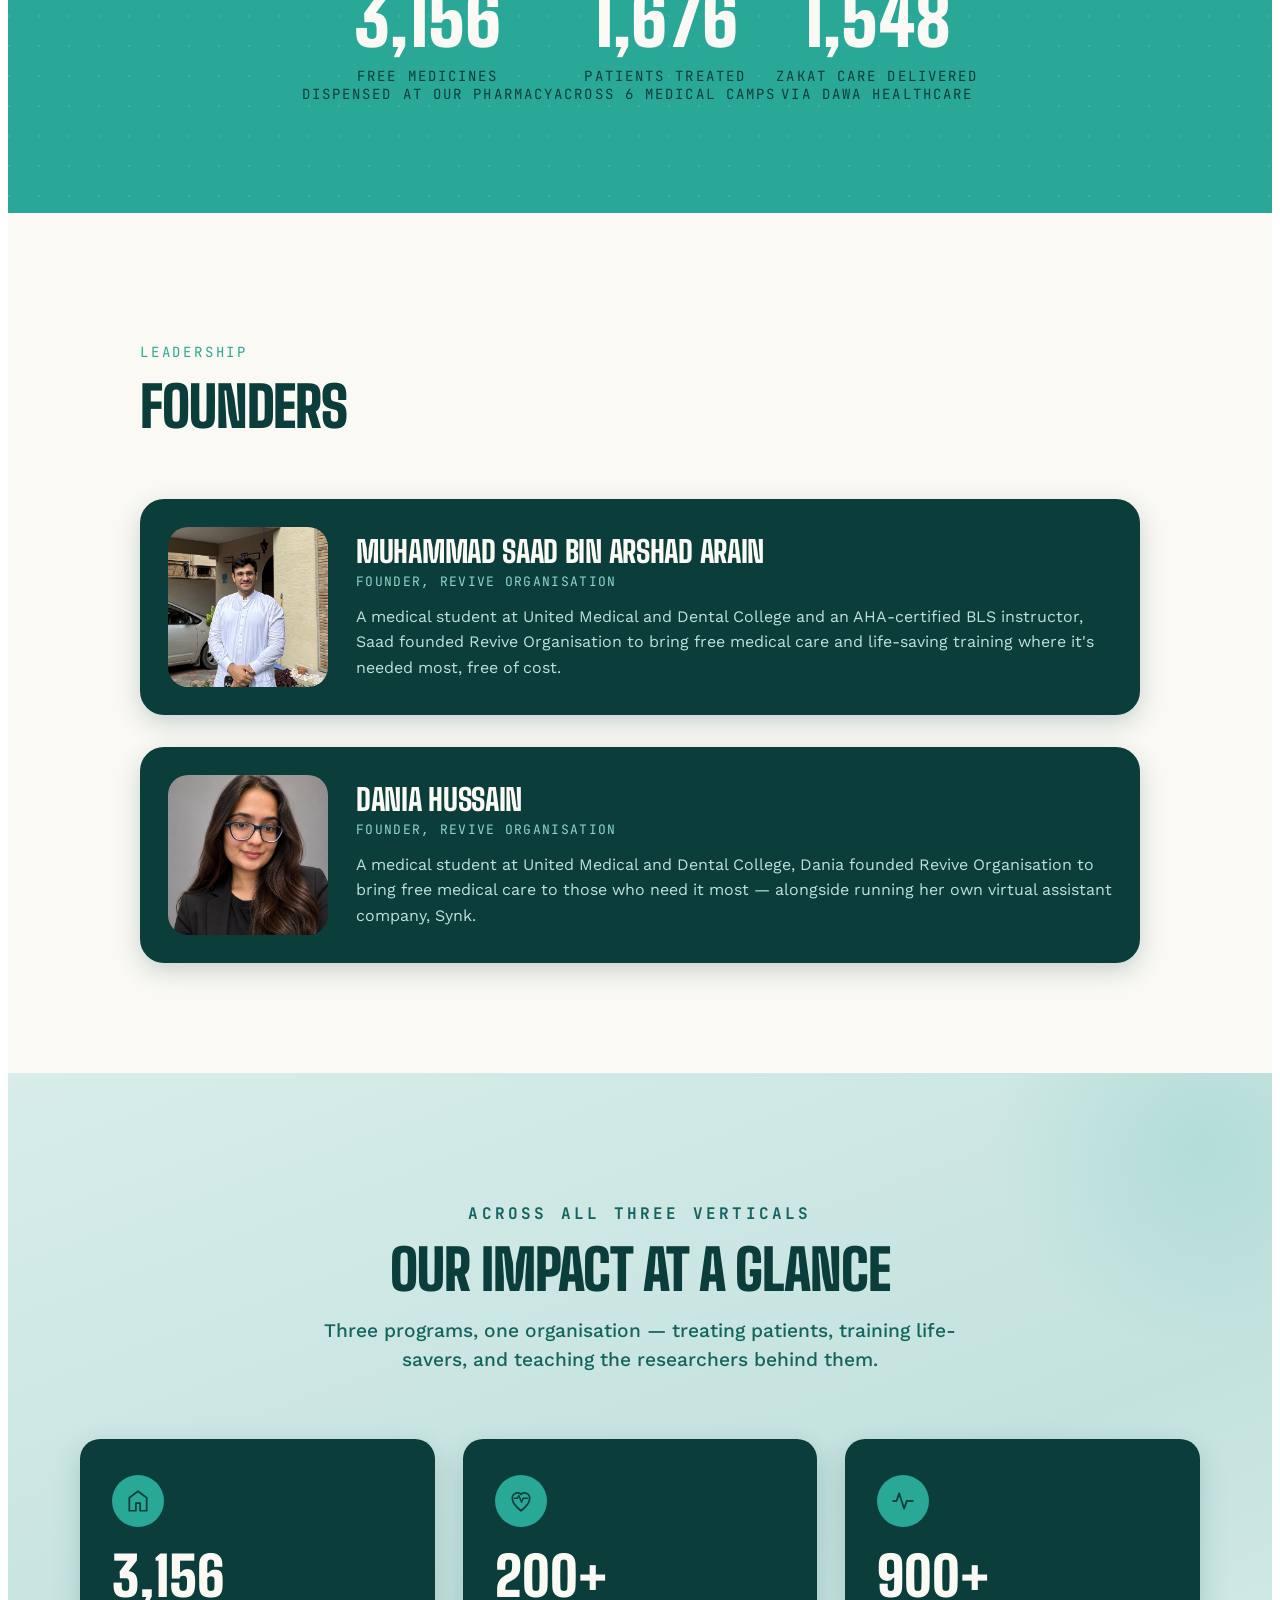
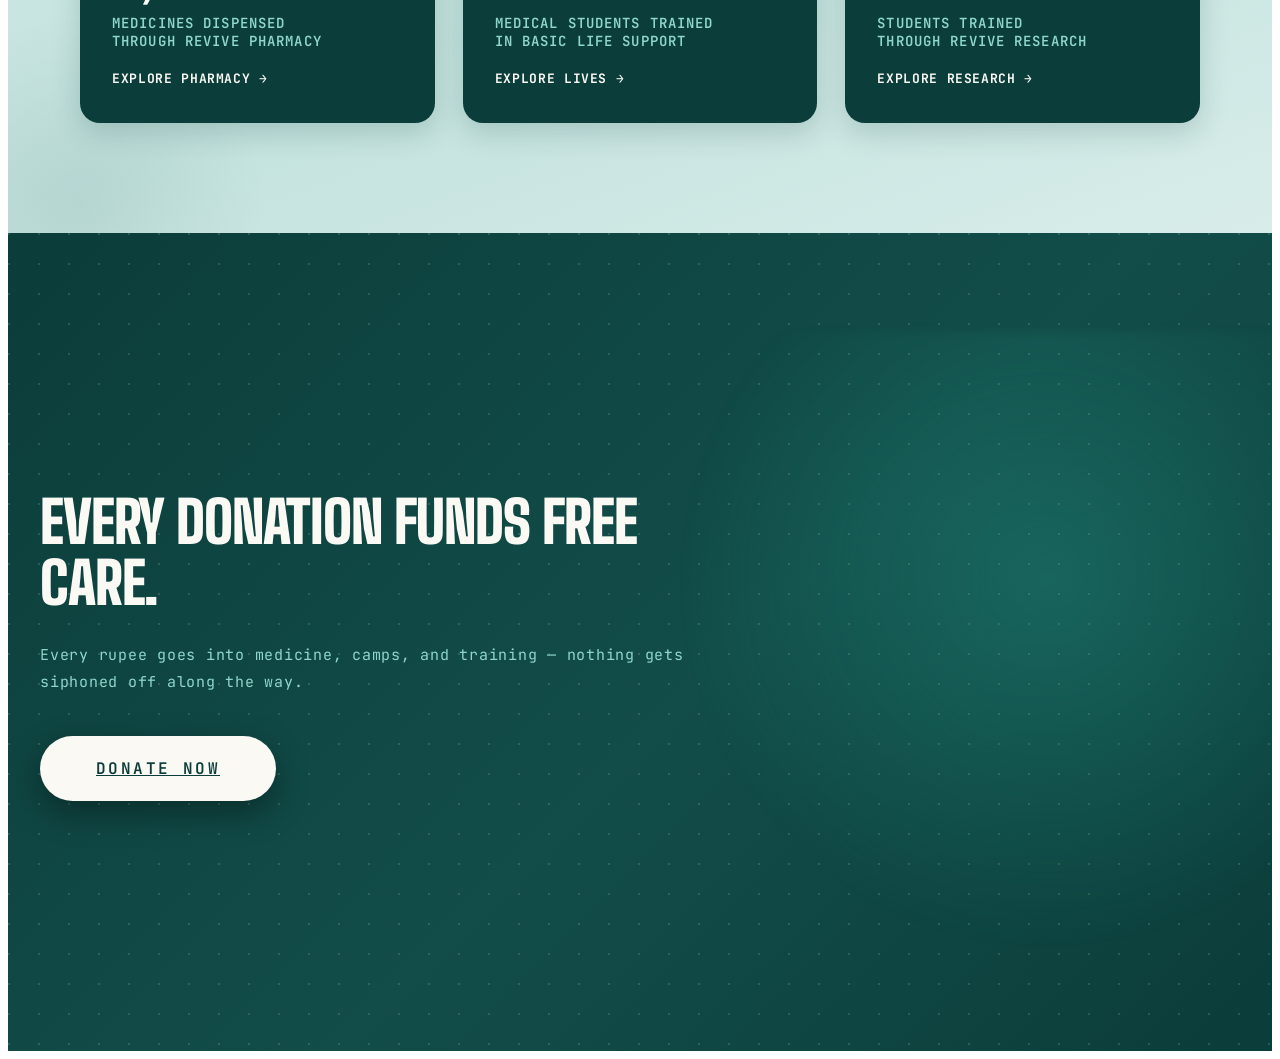
==== commit d721bf65: "Move medical camps content from Lives to Pharmacy; fix mobile timeline rendering Revive Lives was wr" ====
--- a/Revive website/index.html
+++ b/Revive website/index.html
@@ -81,13 +81,13 @@
       </div>
 
       <div class="vertical-track" style="position:relative;">
-        <div style="position:absolute; top:0; left:50%; bottom:0; width:8px; transform:translateX(-50%); z-index:0; border-radius:8px; background:linear-gradient(180deg, #14655F 0%, #2AA897 50%, #14655F 100%); box-shadow:0 0 0 3px rgba(255,255,255,0.5);"></div>
+        <div class="vt-spine" style="position:absolute; top:0; left:50%; bottom:0; width:8px; transform:translateX(-50%); z-index:0; border-radius:8px; background:linear-gradient(180deg, #14655F 0%, #2AA897 50%, #14655F 100%); box-shadow:0 0 0 3px rgba(255,255,255,0.5);"></div>
 
         <div class="vt-row" data-vt-side="left" style="position:relative; display:flex; align-items:center; gap:24px; margin-bottom:64px;">
           <div class="vt-align-right" style="flex:1; text-align:right;">
             <div class="vt-card" style="display:inline-block; position:relative; background:#FAF9F4; border-radius:20px; padding:36px 40px; max-width:420px; box-shadow:0 8px 24px rgba(11,61,58,0.10); text-align:left;">
               <h3 style="font-family:'Big Shoulders',sans-serif; font-weight:800; color:#0B3D3A; font-size:32px; text-transform:uppercase; letter-spacing:-0.01em; margin:0 0 12px;">Revive Pharmacy</h3>
-              <p style="font-family:'Work Sans',sans-serif; color:#14655F; font-size:17px; line-height:1.55; margin:0 0 20px;">Free medication for those who need it most.</p>
+              <p style="font-family:'Work Sans',sans-serif; color:#14655F; font-size:17px; line-height:1.55; margin:0 0 20px;">Free medication and medical camps for those who need it most.</p>
               <p data-accordion-body="pharmacy" hidden style="font-family:'Work Sans',sans-serif; color:#14655F; font-size:16px; line-height:1.6; margin:0 0 20px; padding-top:16px; border-top:1px solid #D8EDEA;">Revive Pharmacy runs out of Yasmeen Asif Sajida Arshad Pharmacy inside Creek General Hospital. Patients get their medicine there, at one of our camps, or through Zakat-funded care with DAWA Healthcare — a pharmacist checks every prescription, and the ledger is open to anyone who asks.</p>
               <button type="button" data-accordion-toggle="pharmacy" style="font-family:'JetBrains Mono',monospace; font-size:13px; letter-spacing:0.1em; text-transform:uppercase; font-weight:600; color:#0B3D3A; background:#D8EDEA; border:none; border-radius:999px; padding:12px 22px; cursor:pointer;">Learn more &darr;</button>
             </div>
@@ -102,8 +102,8 @@
           <div style="flex:1;">
             <div class="vt-card" style="display:inline-block; position:relative; background:#FAF9F4; border-radius:20px; padding:36px 40px; max-width:420px; box-shadow:0 8px 24px rgba(11,61,58,0.10); text-align:left;">
               <h3 style="font-family:'Big Shoulders',sans-serif; font-weight:800; color:#0B3D3A; font-size:32px; text-transform:uppercase; letter-spacing:-0.01em; margin:0 0 12px;">Revive Lives</h3>
-              <p style="font-family:'Work Sans',sans-serif; color:#14655F; font-size:17px; line-height:1.55; margin:0 0 20px;">Life support training and medical camps.</p>
-              <p data-accordion-body="lives" hidden style="font-family:'Work Sans',sans-serif; color:#14655F; font-size:16px; line-height:1.6; margin:0 0 20px; padding-top:16px; border-top:1px solid #D8EDEA;">Revive Lives is two things: the Basic Life Support workshops, taught by practising clinicians rather than senior students, and the medical camps that take screening, consultations, and medicine into neighbourhoods without a hospital nearby.</p>
+              <p style="font-family:'Work Sans',sans-serif; color:#14655F; font-size:17px; line-height:1.55; margin:0 0 20px;">Basic Life Support, trauma management, and hands-on skills training.</p>
+              <p data-accordion-body="lives" hidden style="font-family:'Work Sans',sans-serif; color:#14655F; font-size:16px; line-height:1.6; margin:0 0 20px; padding-top:16px; border-top:1px solid #D8EDEA;">Revive Lives trains medical students in Basic Life Support, trauma management, and hands-on clinical skills like suturing — taught by practising clinicians rather than senior students standing in.</p>
               <button type="button" data-accordion-toggle="lives" style="font-family:'JetBrains Mono',monospace; font-size:13px; letter-spacing:0.1em; text-transform:uppercase; font-weight:600; color:#0B3D3A; background:#D8EDEA; border:none; border-radius:999px; padding:12px 22px; cursor:pointer;">Learn more &darr;</button>
             </div>
           </div>
@@ -216,10 +216,10 @@
 
         <a data-reveal data-reveal-group="home-impact-strip" href="/lives/" style="display:block; background:#0B3D3A; border-radius:20px; padding:36px 32px; text-decoration:none; box-shadow:0 10px 28px rgba(11,61,58,0.18);">
           <div style="width:52px; height:52px; border-radius:50%; background:#2AA897; display:flex; align-items:center; justify-content:center; margin-bottom:22px;">
-            <svg viewBox="0 0 24 24" fill="none" style="width:26px; height:26px;"><path d="M3 21H21M4 21V11L12 5L20 11V21M12 5V3" stroke="#0B3D3A" stroke-width="1.7" stroke-linecap="round" stroke-linejoin="round"/></svg>
-          </div>
-          <div data-countup="1676" style="font-family:'Big Shoulders',sans-serif; font-weight:900; color:#FAF9F4; font-size:clamp(2.4rem,6vw,3.4rem); line-height:1; margin-bottom:10px;">1,676</div>
-          <div style="font-family:'JetBrains Mono',monospace; font-weight:600; color:#8fd6cb; font-size:14px; letter-spacing:0.08em; text-transform:uppercase; margin-bottom:20px;">Patients treated across<br>6 Revive Lives medical camps</div>
+            <svg viewBox="0 0 24 24" fill="none" style="width:26px; height:26px;"><path d="M12 21C12 21 4 15.5 4 9.5C4 6.5 6.2 4.5 9 4.5C10.5 4.5 11.5 5.2 12 6C12.5 5.2 13.5 4.5 15 4.5C17.8 4.5 20 6.5 20 9.5C20 15.5 12 21 12 21Z" stroke="#0B3D3A" stroke-width="1.6" stroke-linejoin="round"/><path d="M6 9.5H8.5L10 7L12.5 13L14 9.5H18" stroke="#0B3D3A" stroke-width="1.4" stroke-linecap="round" stroke-linejoin="round"/></svg>
+          </div>
+          <div data-countup="200" data-countup-suffix="+" style="font-family:'Big Shoulders',sans-serif; font-weight:900; color:#FAF9F4; font-size:clamp(2.4rem,6vw,3.4rem); line-height:1; margin-bottom:10px;">200+</div>
+          <div style="font-family:'JetBrains Mono',monospace; font-weight:600; color:#8fd6cb; font-size:14px; letter-spacing:0.08em; text-transform:uppercase; margin-bottom:20px;">Medical students trained<br>in Basic Life Support</div>
           <div style="font-family:'JetBrains Mono',monospace; font-weight:700; color:#FAF9F4; font-size:13px; letter-spacing:0.05em; text-transform:uppercase;">Explore Lives &rarr;</div>
         </a>
 
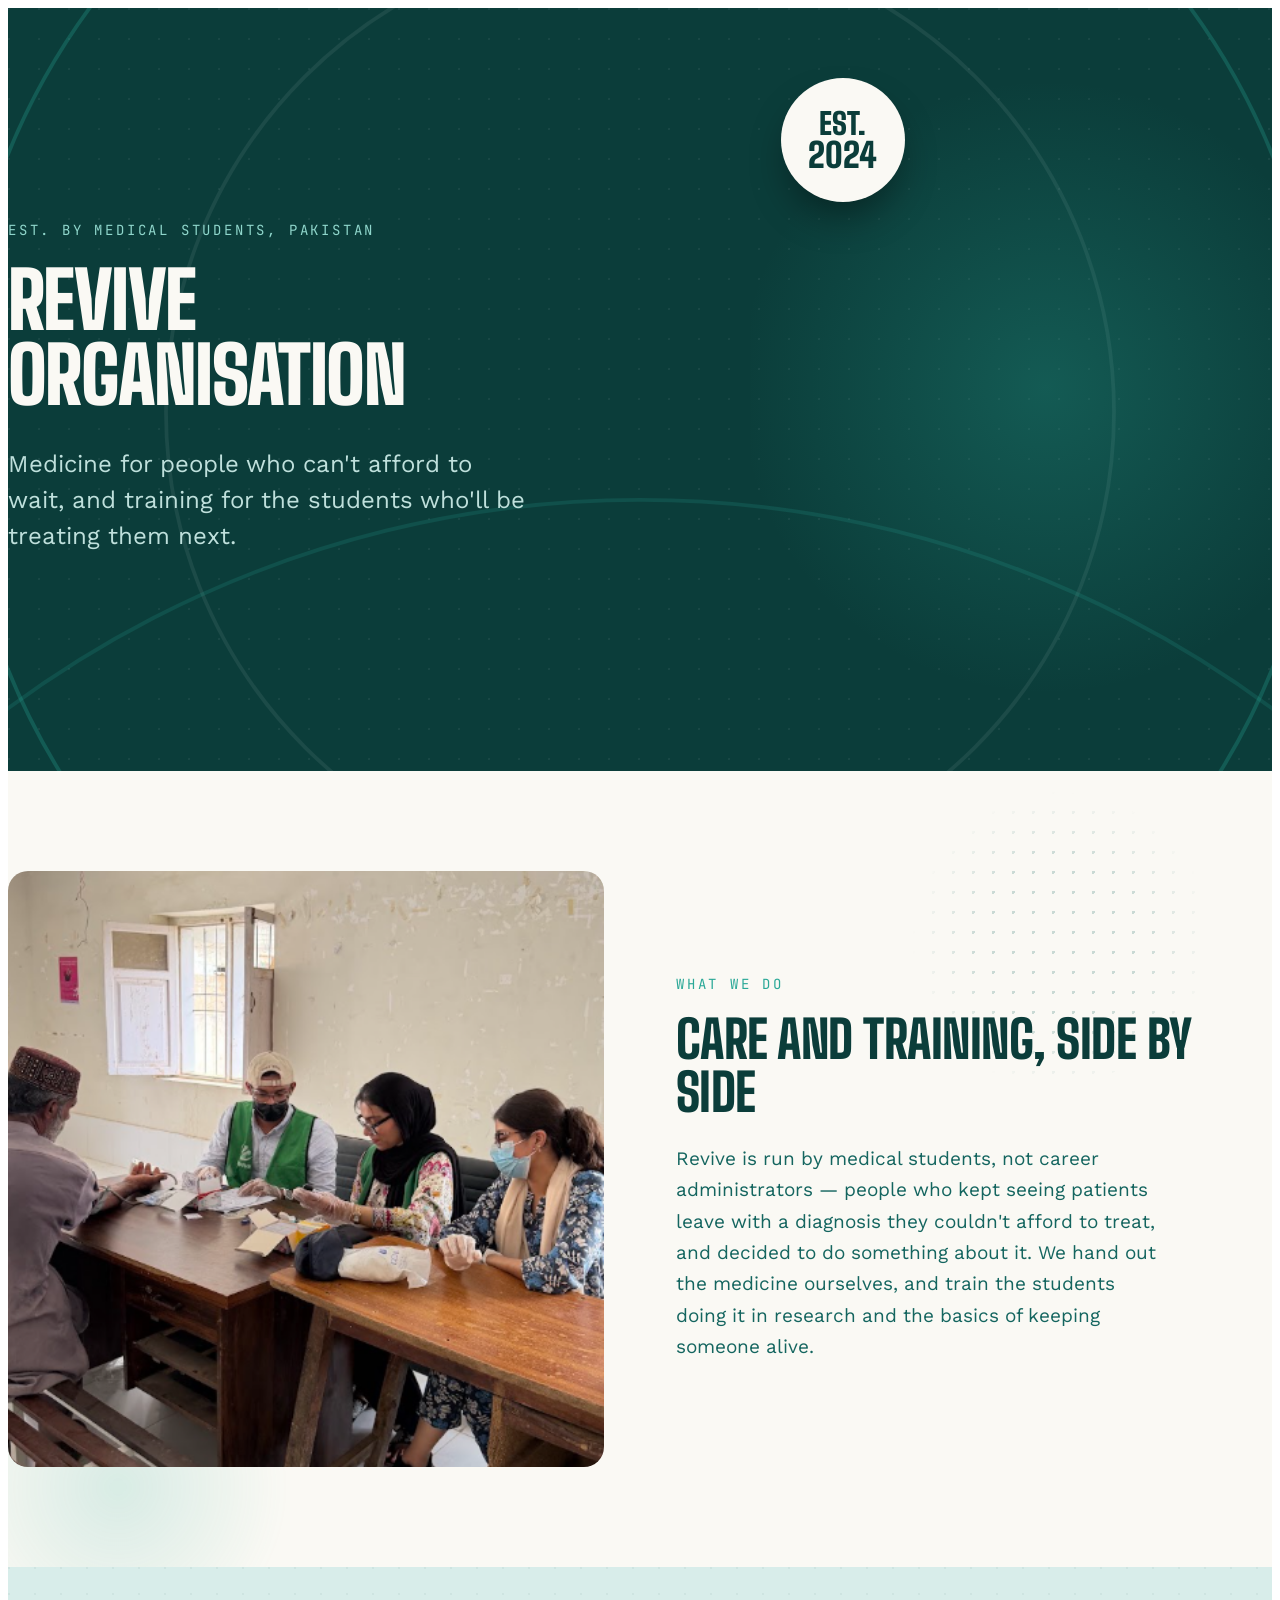
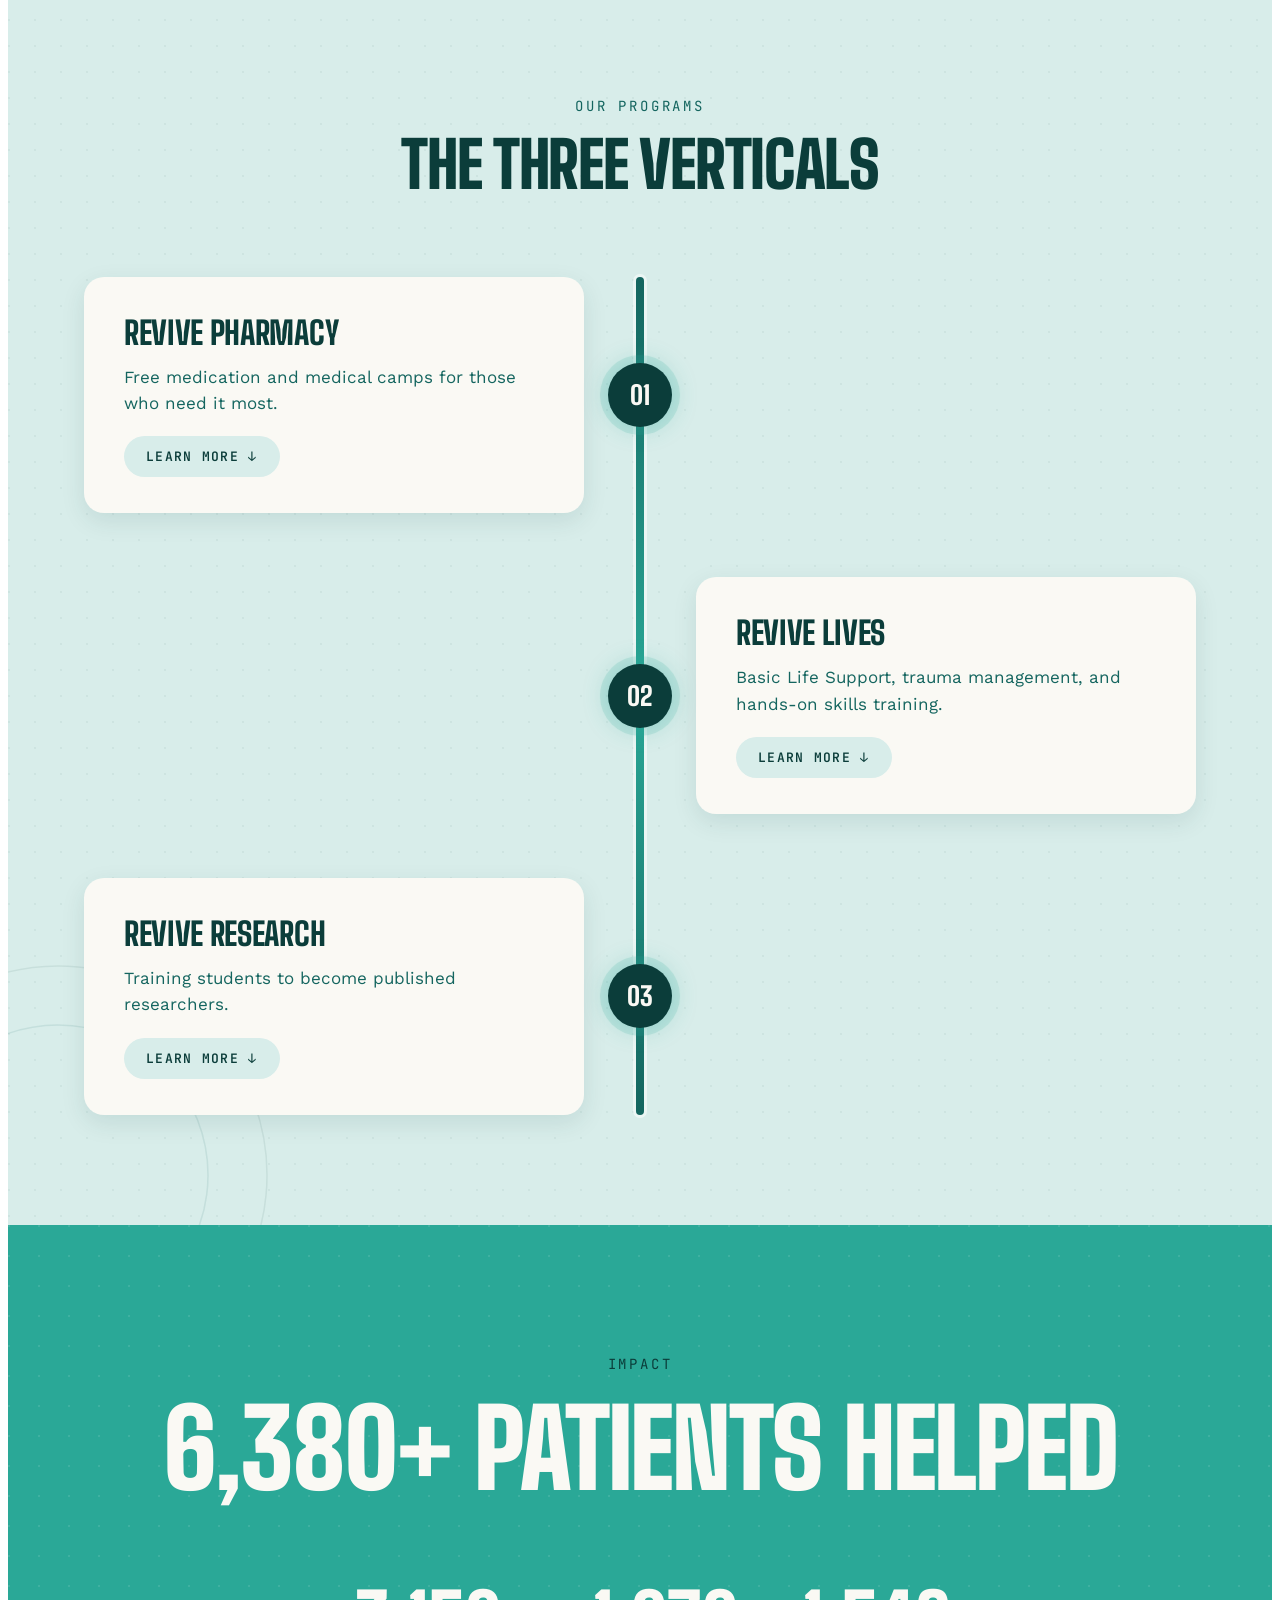
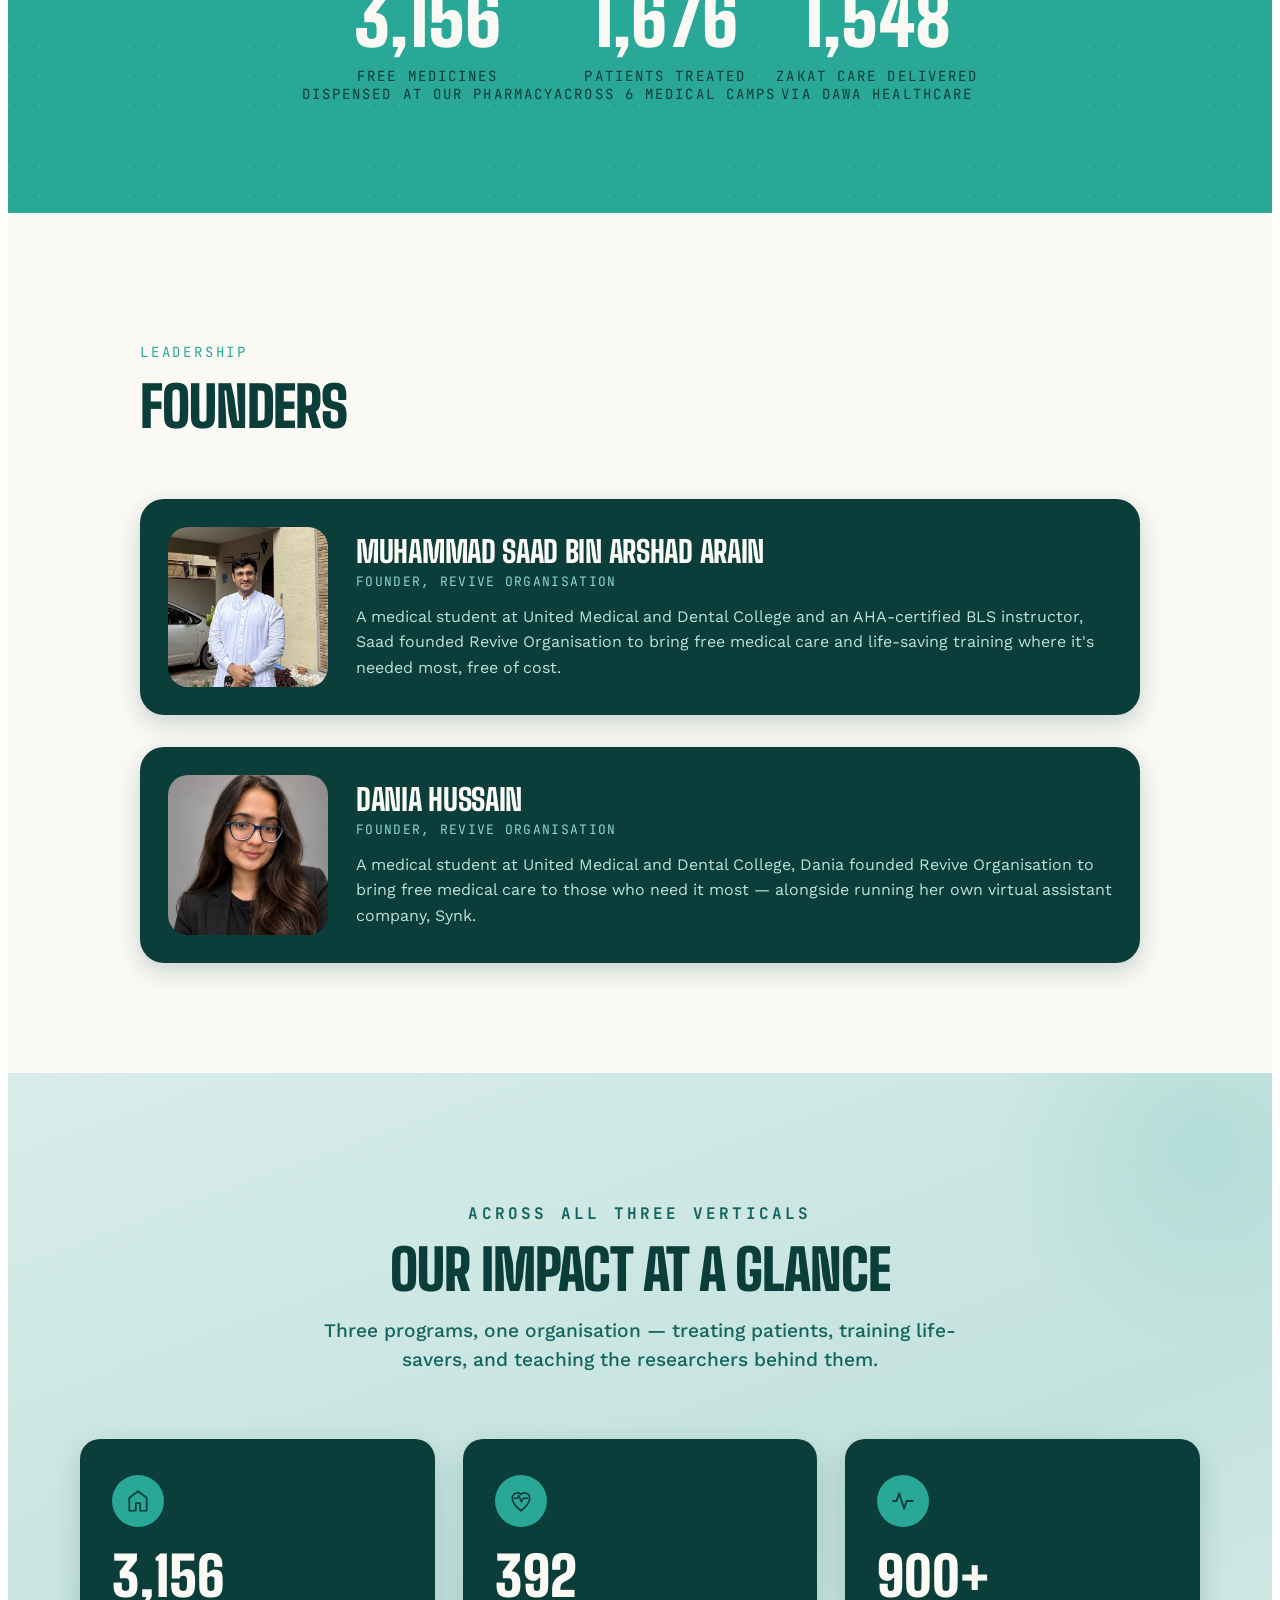
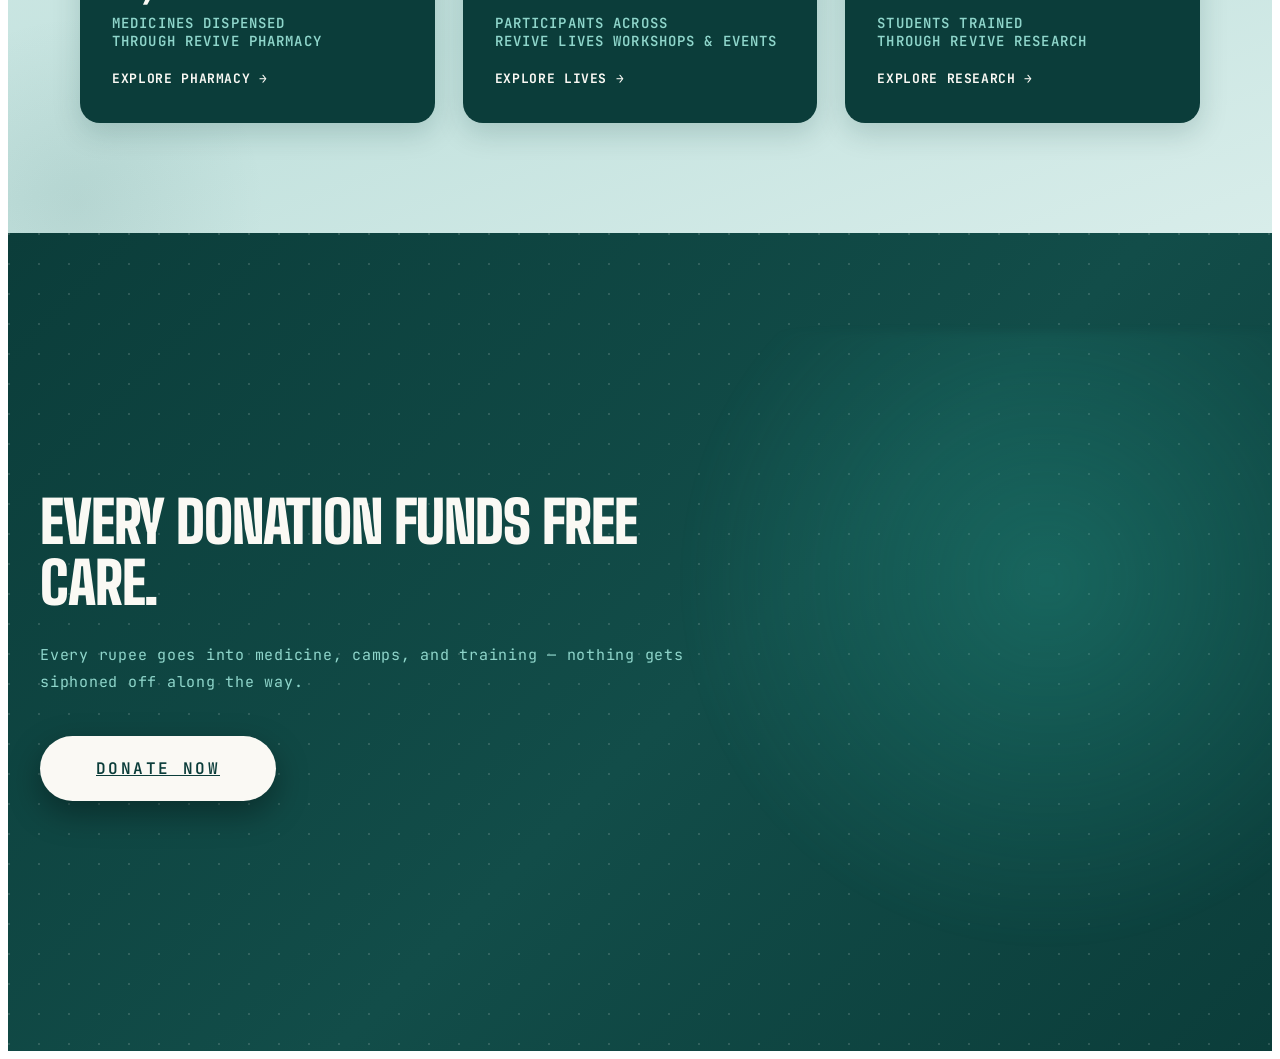
==== commit 0b5c82a5: "Add Workshops & Events tree to Lives and Research pages Lives gets a "Workshops & Events" timeline (" ====
--- a/Revive website/index.html
+++ b/Revive website/index.html
@@ -218,8 +218,8 @@
           <div style="width:52px; height:52px; border-radius:50%; background:#2AA897; display:flex; align-items:center; justify-content:center; margin-bottom:22px;">
             <svg viewBox="0 0 24 24" fill="none" style="width:26px; height:26px;"><path d="M12 21C12 21 4 15.5 4 9.5C4 6.5 6.2 4.5 9 4.5C10.5 4.5 11.5 5.2 12 6C12.5 5.2 13.5 4.5 15 4.5C17.8 4.5 20 6.5 20 9.5C20 15.5 12 21 12 21Z" stroke="#0B3D3A" stroke-width="1.6" stroke-linejoin="round"/><path d="M6 9.5H8.5L10 7L12.5 13L14 9.5H18" stroke="#0B3D3A" stroke-width="1.4" stroke-linecap="round" stroke-linejoin="round"/></svg>
           </div>
-          <div data-countup="200" data-countup-suffix="+" style="font-family:'Big Shoulders',sans-serif; font-weight:900; color:#FAF9F4; font-size:clamp(2.4rem,6vw,3.4rem); line-height:1; margin-bottom:10px;">200+</div>
-          <div style="font-family:'JetBrains Mono',monospace; font-weight:600; color:#8fd6cb; font-size:14px; letter-spacing:0.08em; text-transform:uppercase; margin-bottom:20px;">Medical students trained<br>in Basic Life Support</div>
+          <div data-countup="392" style="font-family:'Big Shoulders',sans-serif; font-weight:900; color:#FAF9F4; font-size:clamp(2.4rem,6vw,3.4rem); line-height:1; margin-bottom:10px;">392</div>
+          <div style="font-family:'JetBrains Mono',monospace; font-weight:600; color:#8fd6cb; font-size:14px; letter-spacing:0.08em; text-transform:uppercase; margin-bottom:20px;">Participants across<br>Revive Lives workshops &amp; events</div>
           <div style="font-family:'JetBrains Mono',monospace; font-weight:700; color:#FAF9F4; font-size:13px; letter-spacing:0.05em; text-transform:uppercase;">Explore Lives &rarr;</div>
         </a>
 
